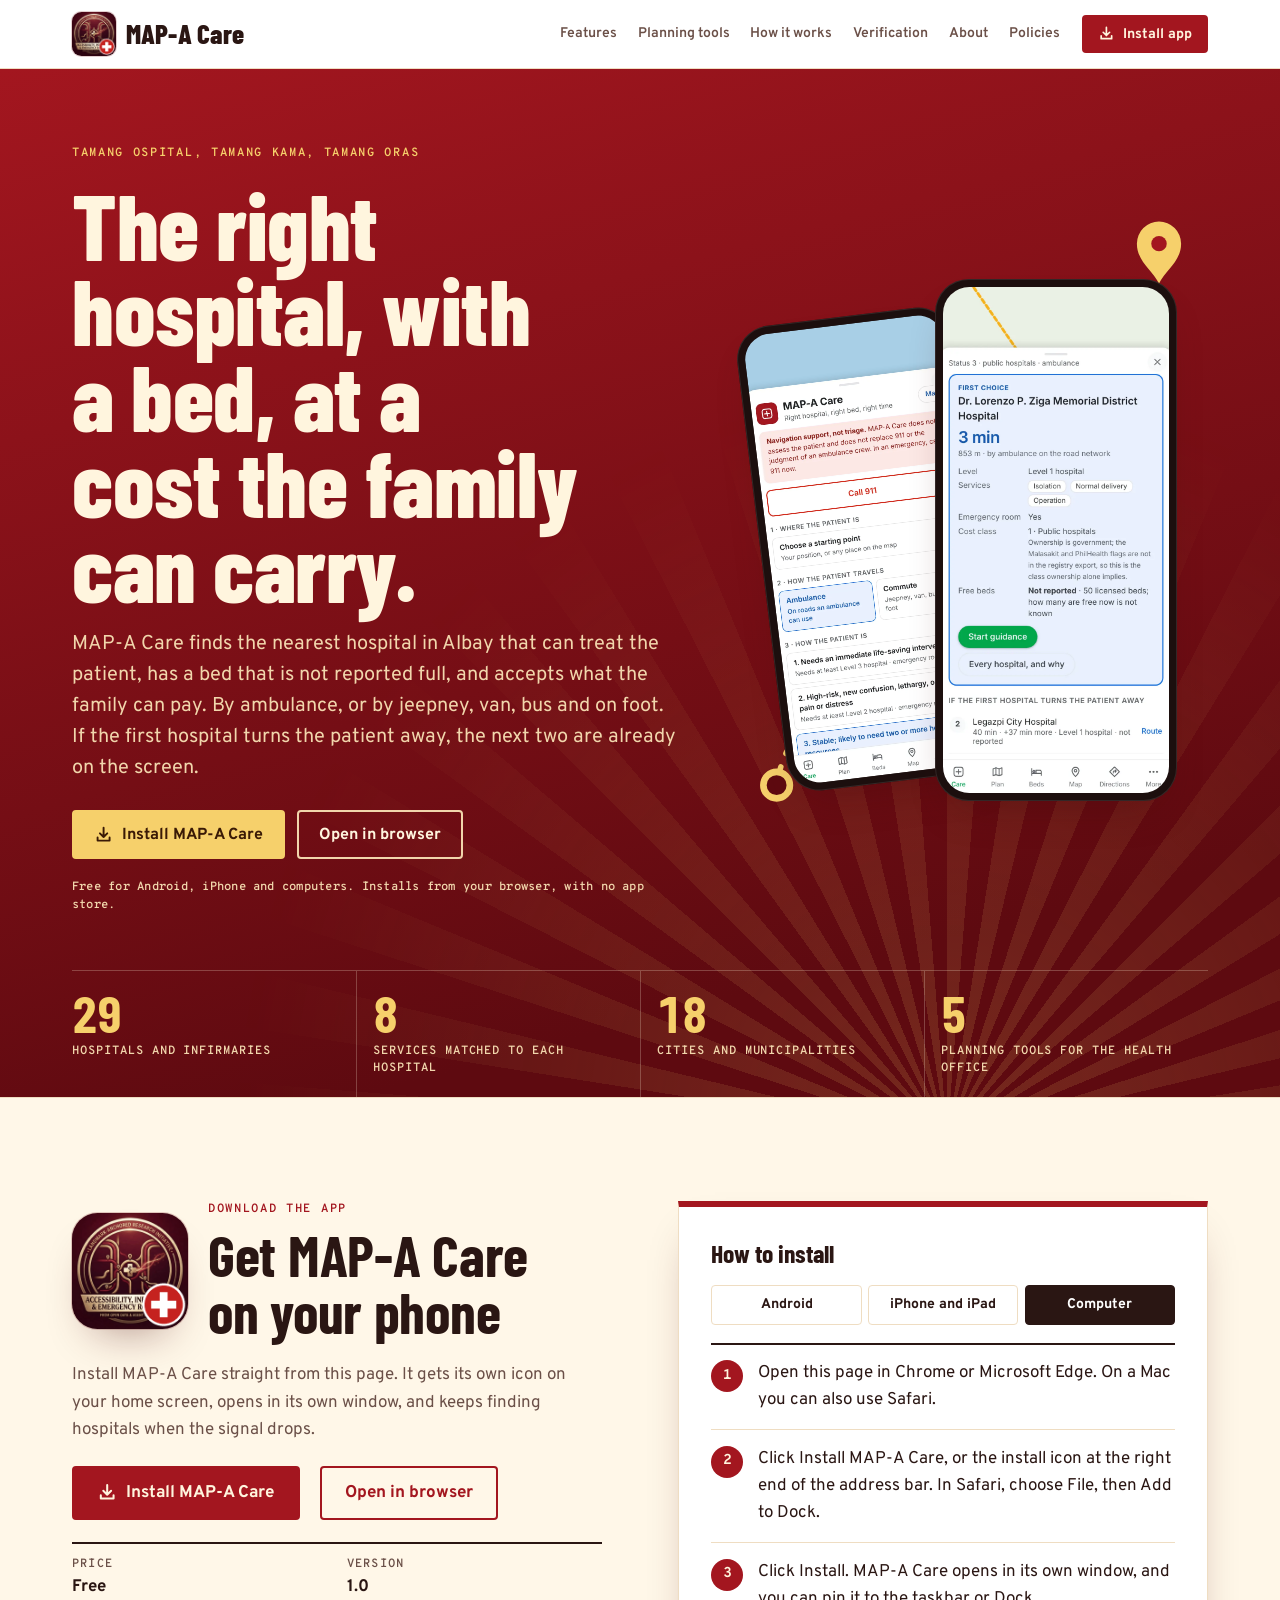
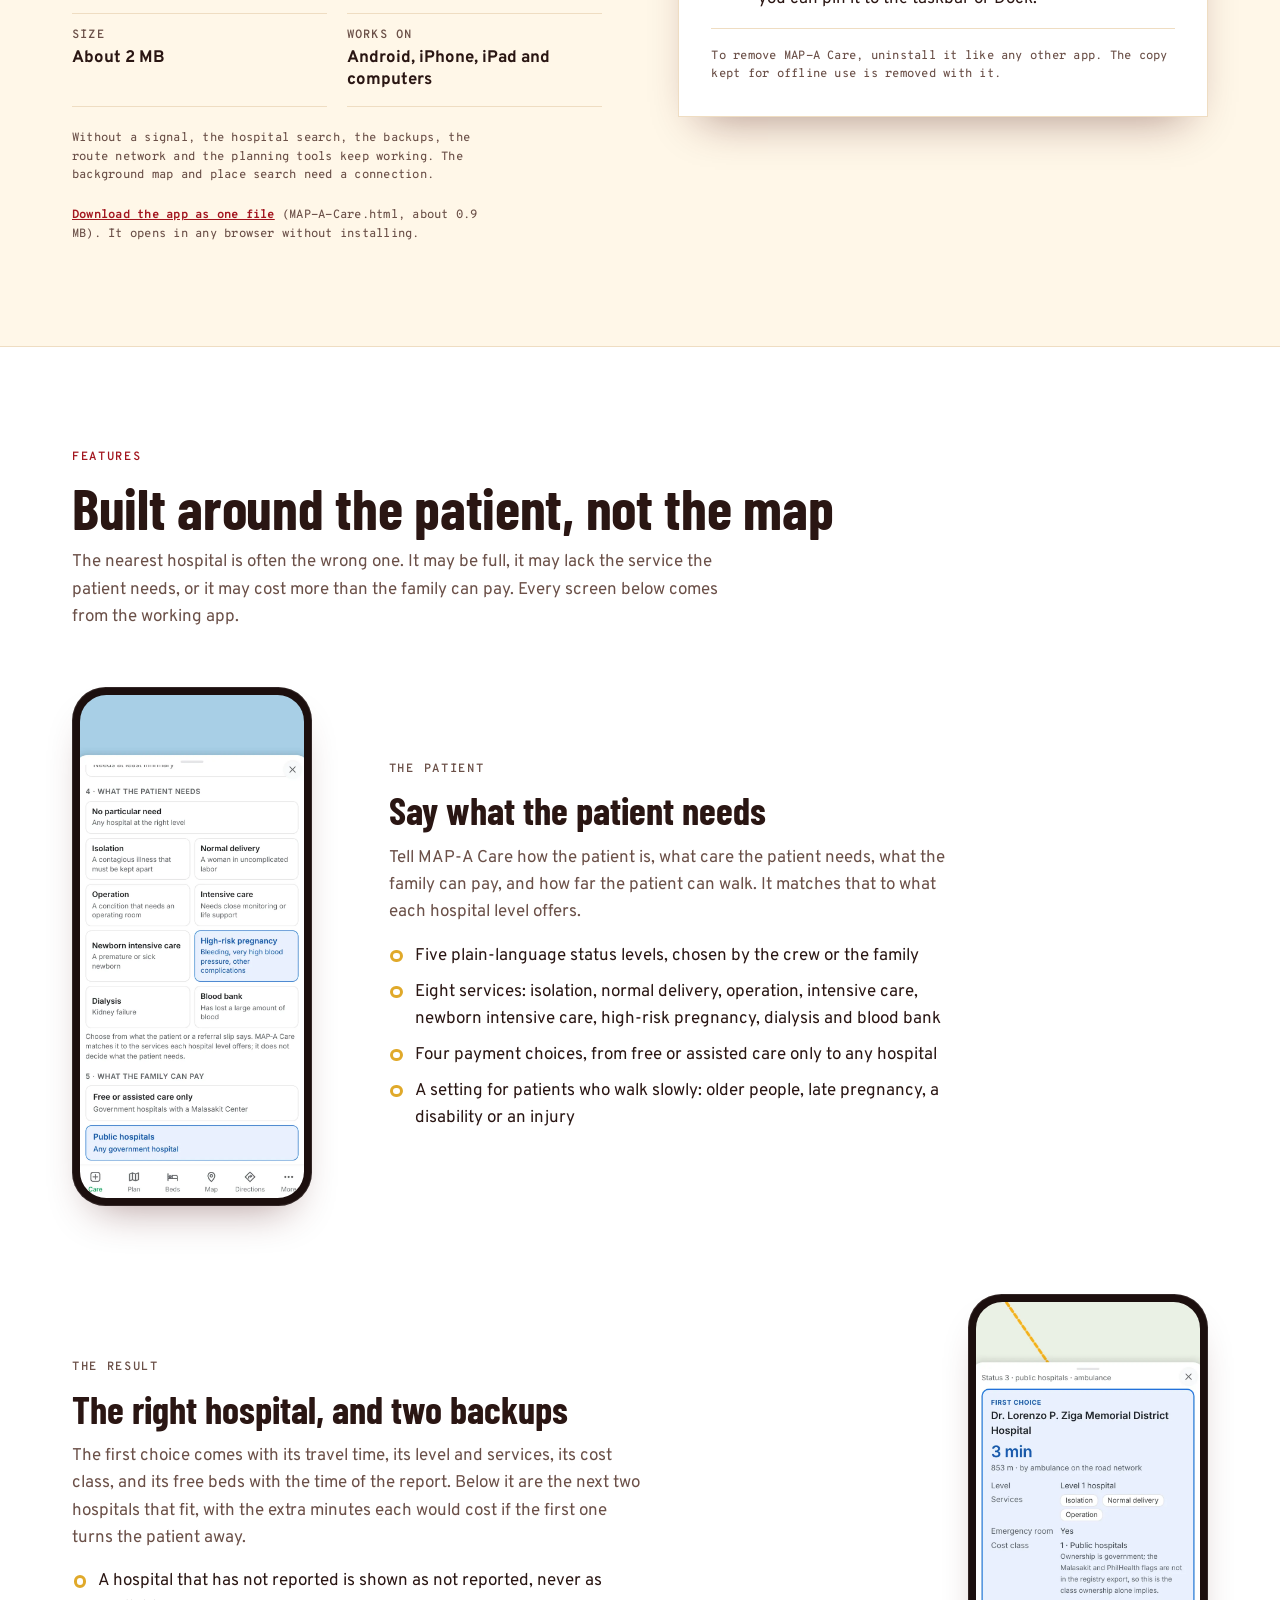
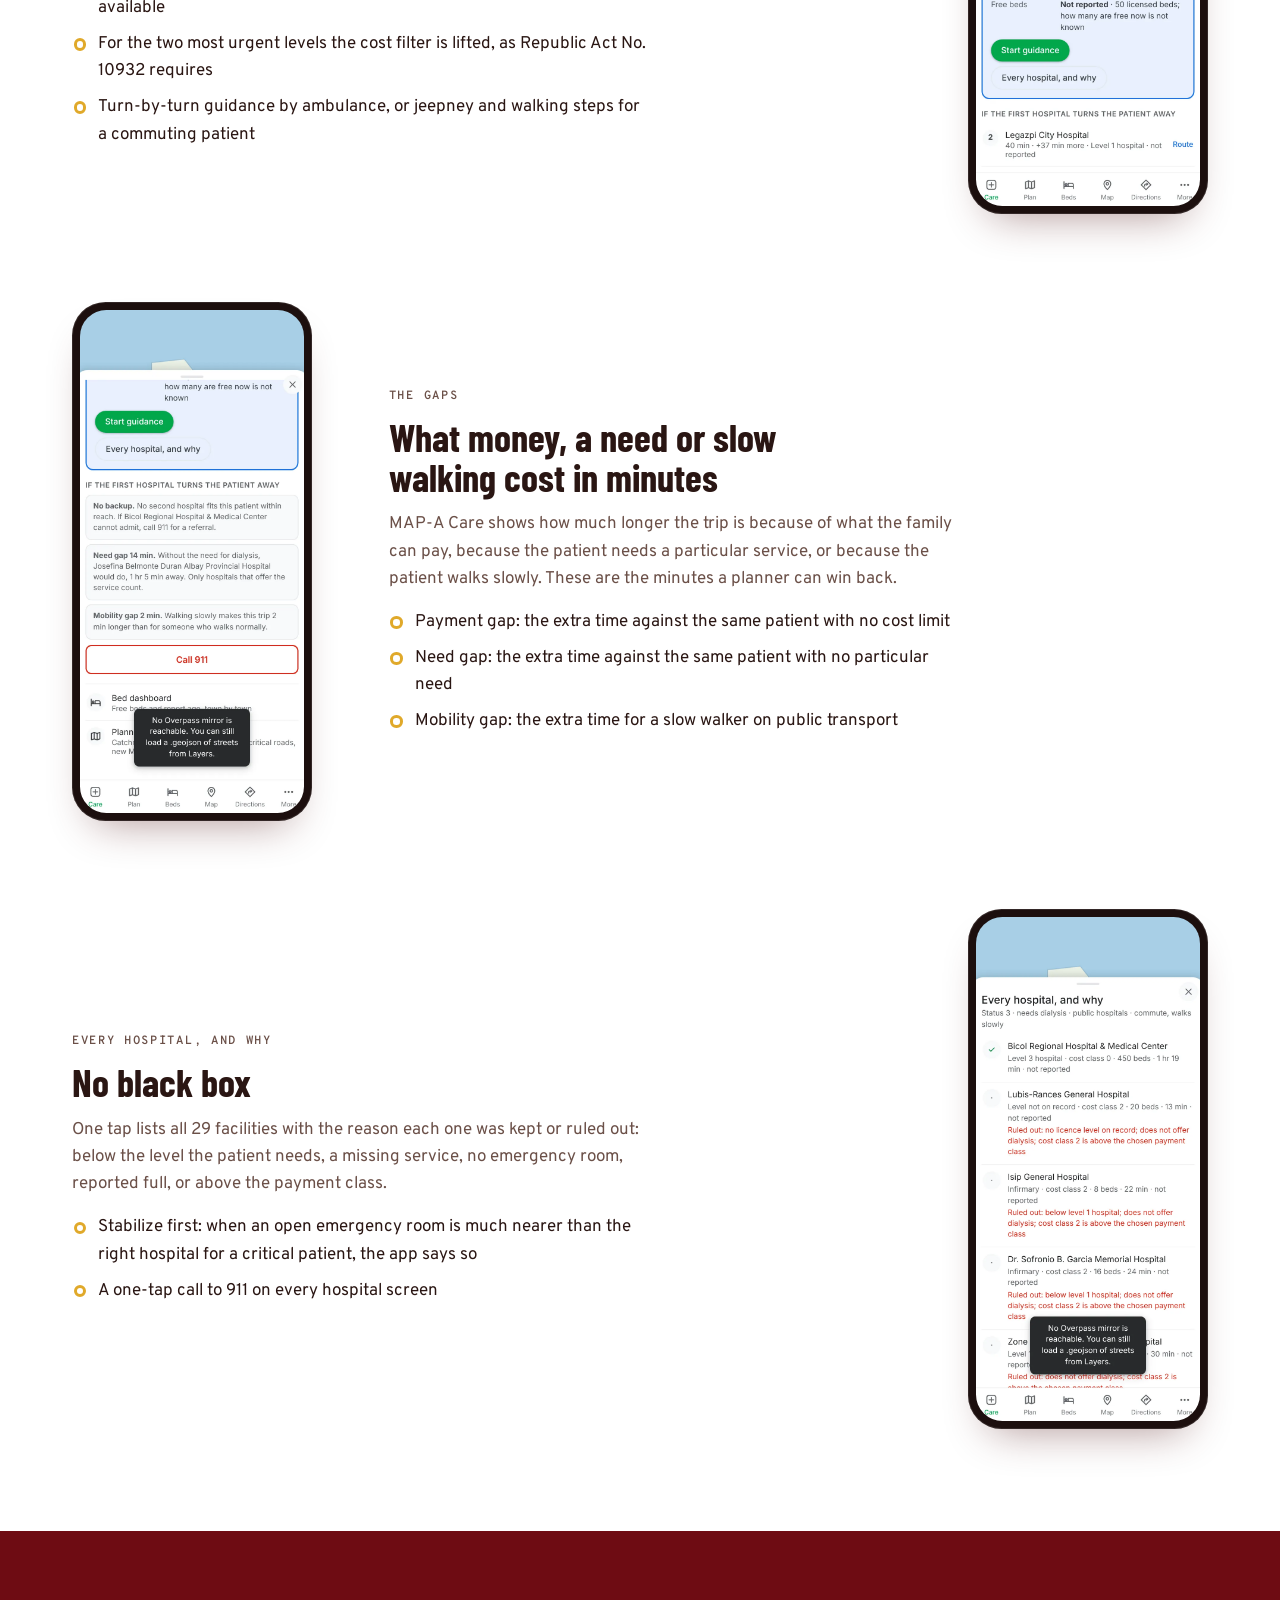
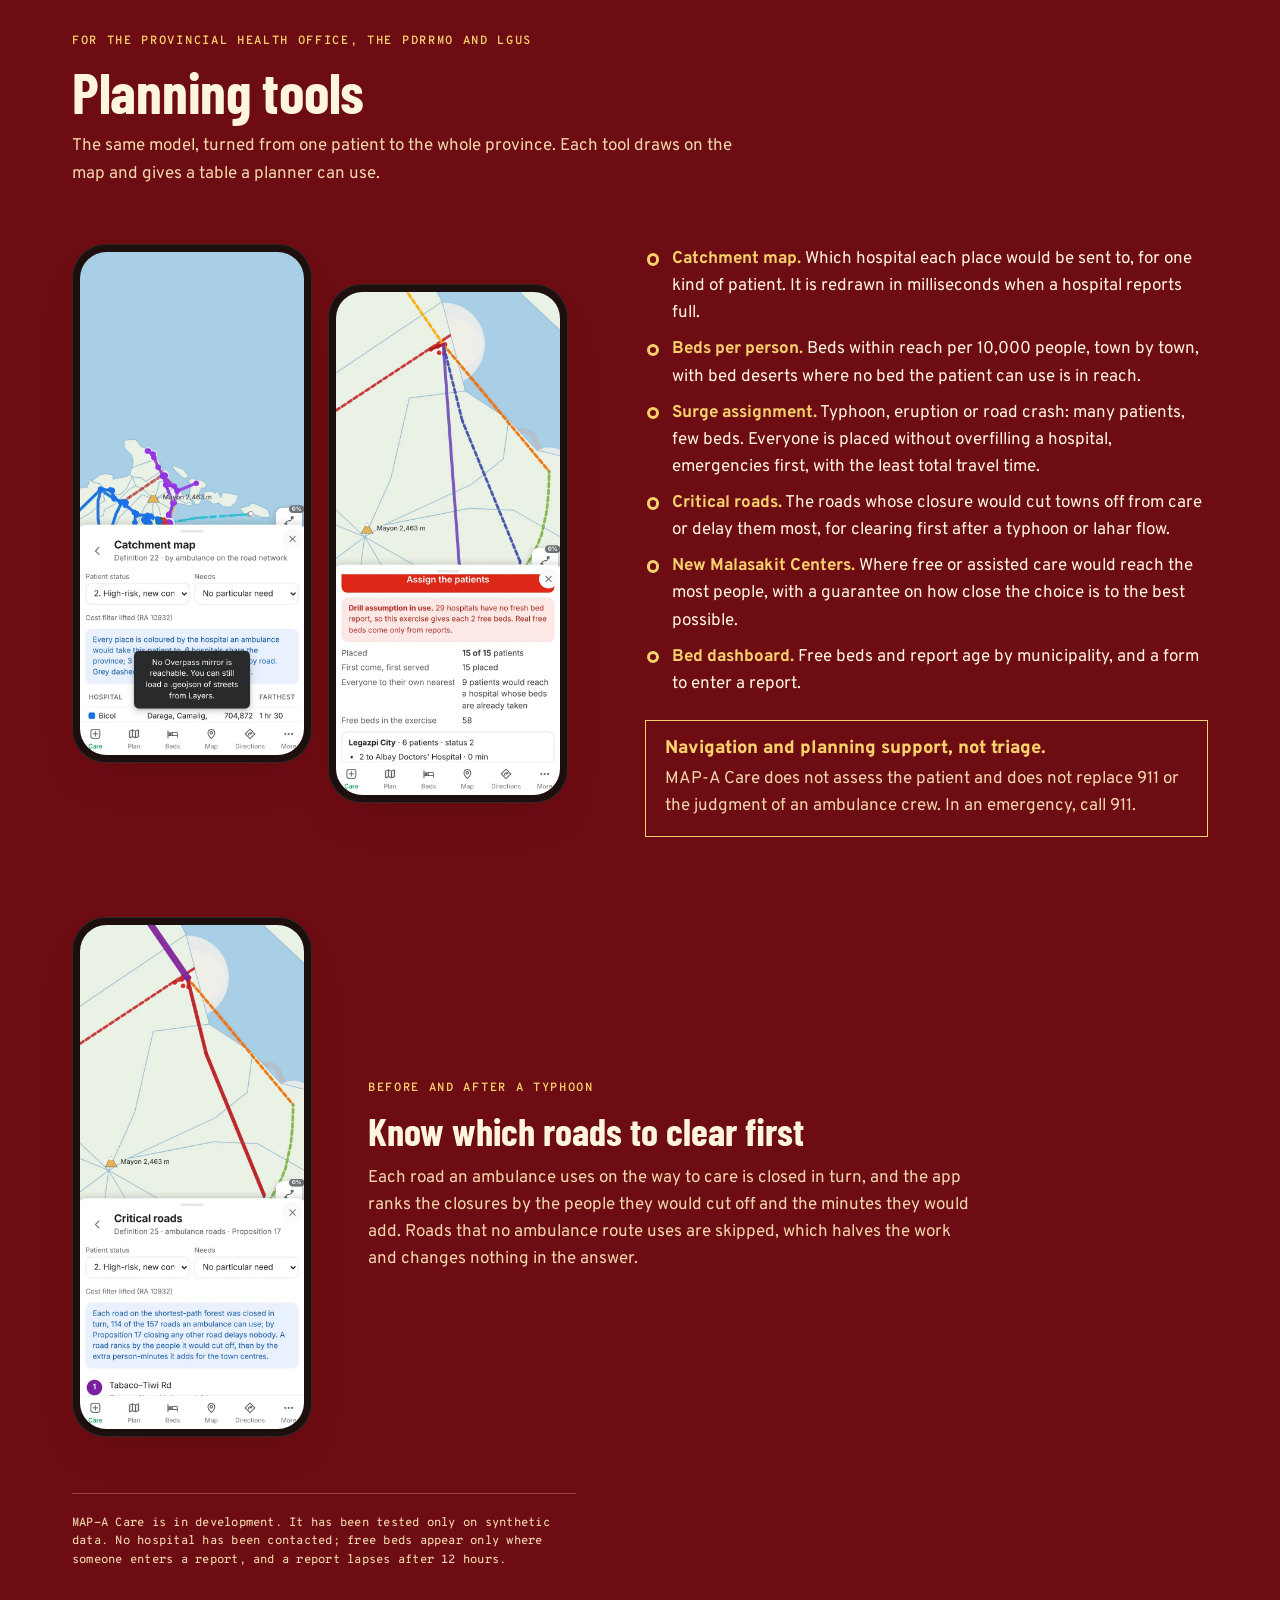
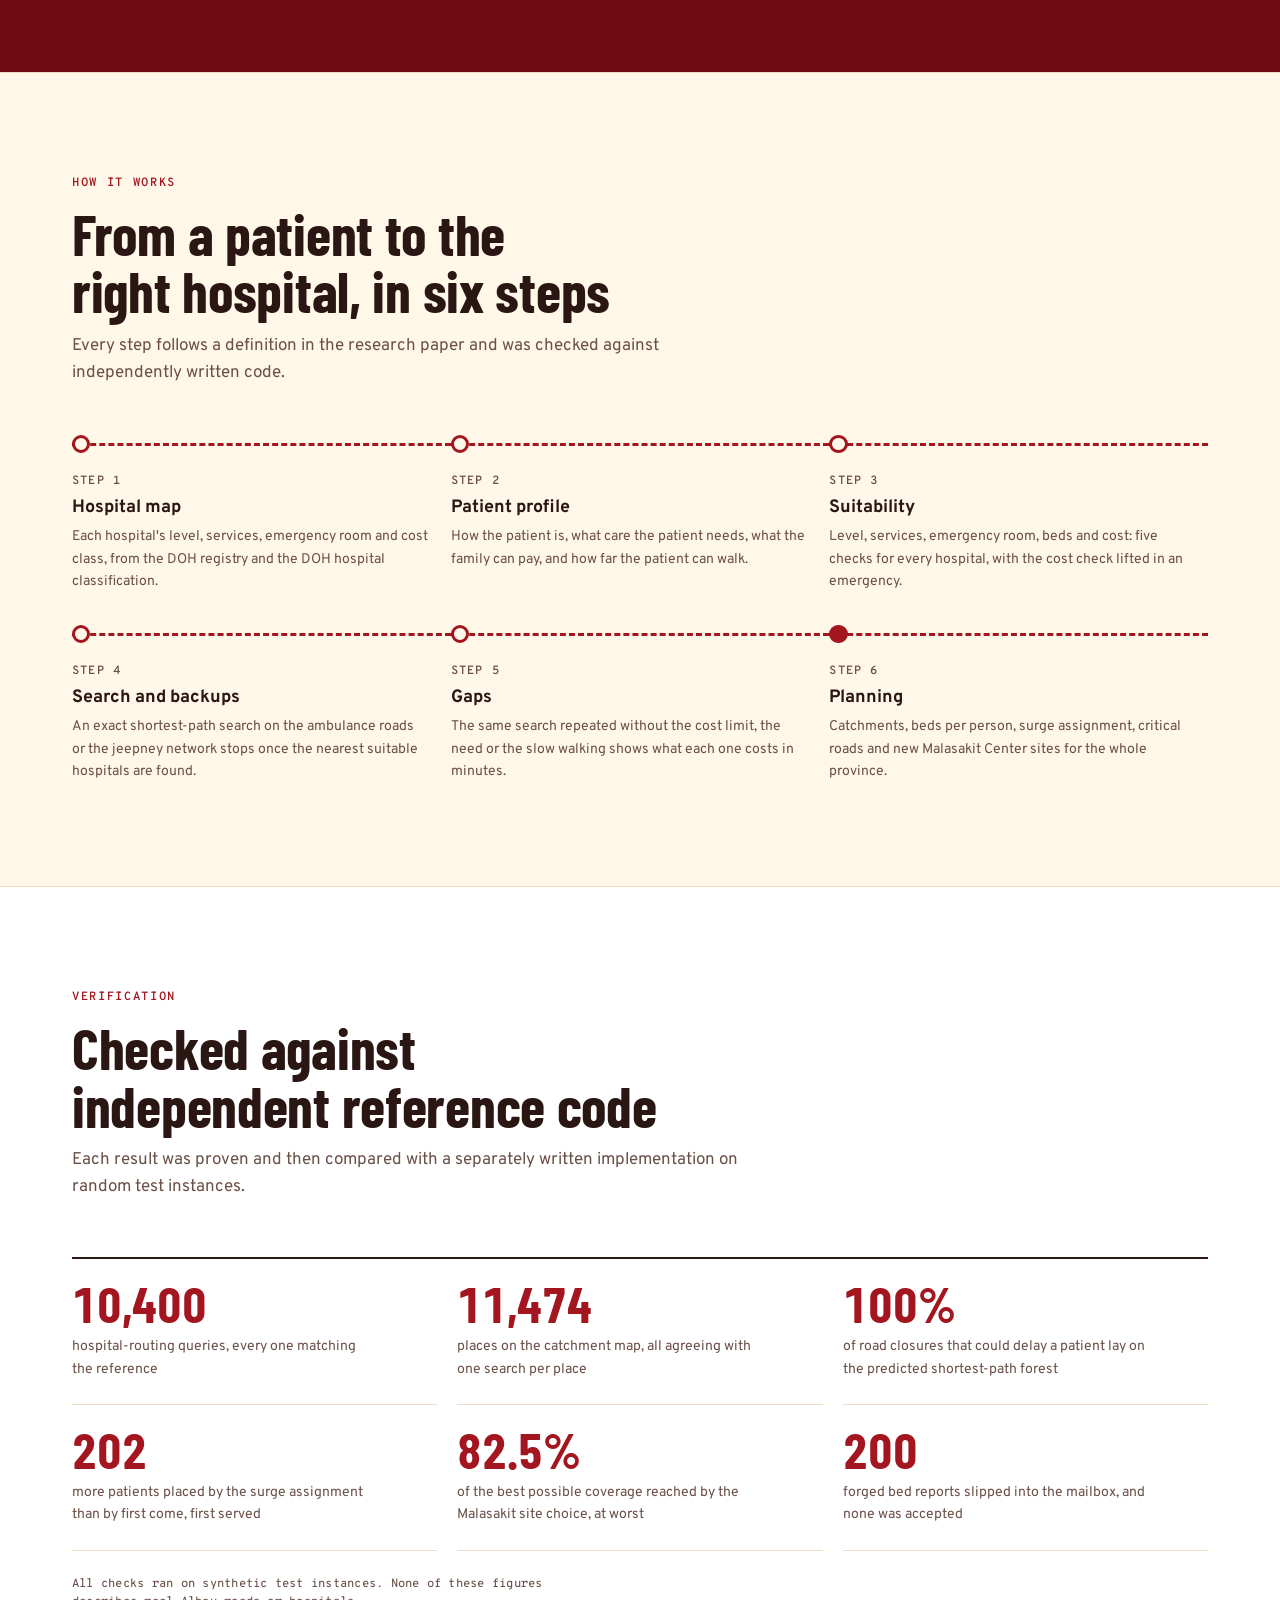
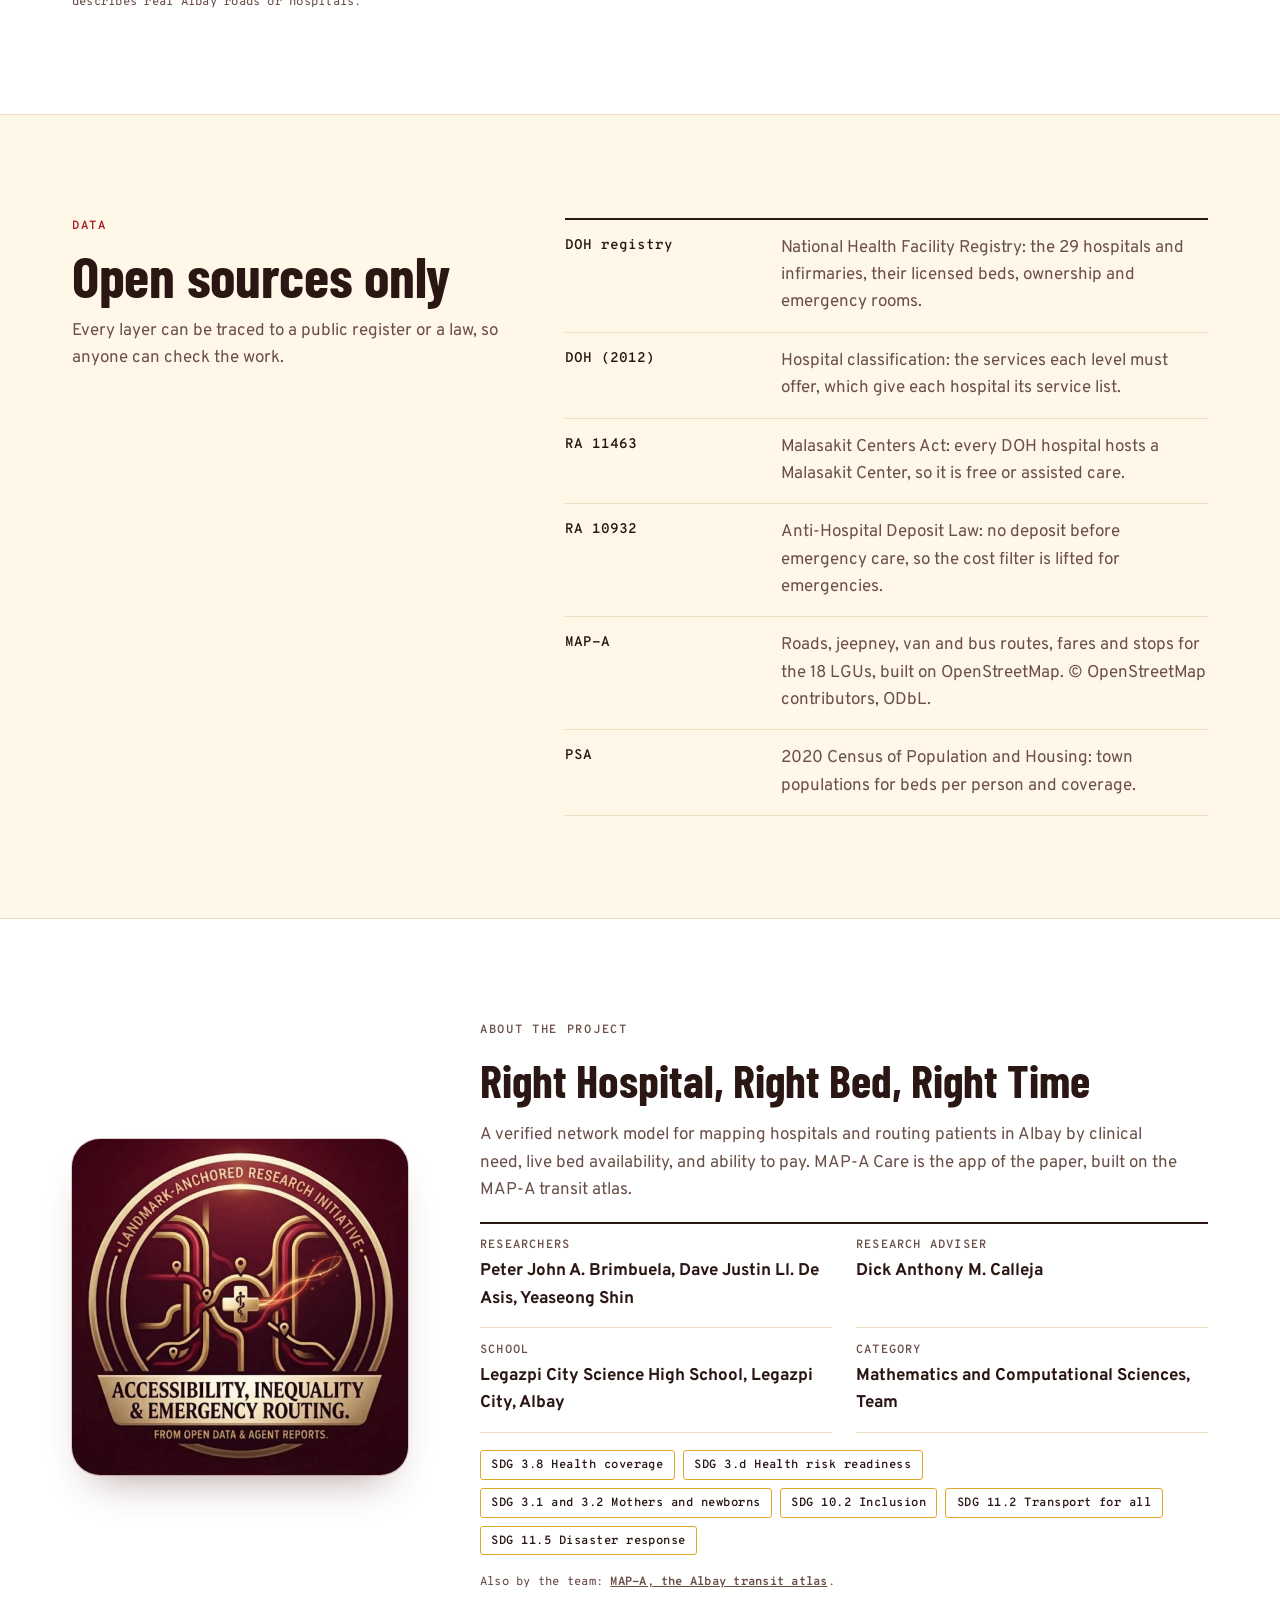
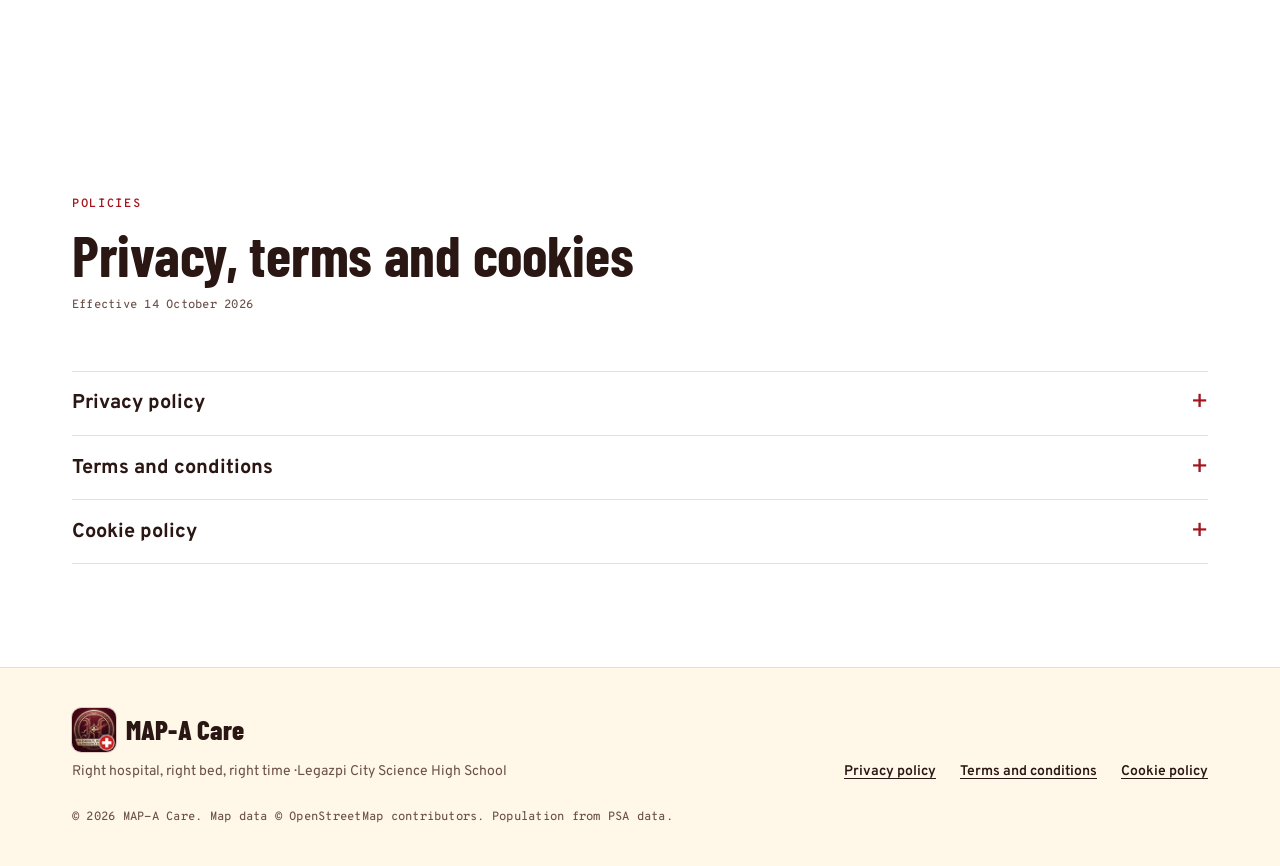
==== index.html @ 77c6e5ef "MAP-A Care: the app and its download website Two parts, as with MAP-A: the website (index.html) with" ====
<!doctype html>
<html lang="en">
<head>
<meta charset="utf-8">
<meta name="viewport" content="width=device-width,initial-scale=1,viewport-fit=cover">
<title>MAP-A Care</title>
<meta name="description" content="MAP-A Care finds the nearest hospital in Albay that can treat the patient, has a bed that is not reported full and accepts what the family can pay, by ambulance or by jeepney, van, bus and on foot, with backups and planning tools for the health office.">
<meta name="theme-color" content="#FFFFFF" media="(prefers-color-scheme: light)">
<meta name="theme-color" content="#160C0C" media="(prefers-color-scheme: dark)">
<meta name="mobile-web-app-capable" content="yes">
<meta name="apple-mobile-web-app-capable" content="yes">
<meta name="apple-mobile-web-app-title" content="MAP-A Care">
<link rel="manifest" href="manifest.webmanifest">
<link rel="icon" href="favicon.ico" sizes="48x48">
<link rel="icon" href="icons/favicon-32.png" type="image/png" sizes="32x32">
<link rel="apple-touch-icon" href="icons/apple-touch-icon.png">
<style>:root{color-scheme:light;box-sizing:border-box;padding-top:env(safe-area-inset-top,0px);padding-bottom:env(safe-area-inset-bottom,0px)}html{scroll-padding-top:env(safe-area-inset-top,0px)}body{margin:0;padding:0;font:14px -apple-system,BlinkMacSystemFont,sans-serif;background:#fff;color:#000}img{max-width:100%}[hidden]:not([hidden=until-found i]){display:none!important}</style>
</head>
<body>
<style id="care-site-css">

/* Layout: the MAP-A landing page design. Crimson hero with two phones, an install band with the app icon, features as screen-and-copy rows, planning tools on deep red, the method drawn as a route with stops, then credits under the official logo and policies. */
:root{
  --paper:#FFFFFF;
  --paper-2:#FFF7E8;
  --paper-3:#FDEFD2;
  --ink:#2A1613;
  --ink-2:#6B5048;
  --rule:#EFDDC2;
  --red:#A3161F;
  --red-deep:#6E0C13;
  --red-ink:#A3161F;
  --gold:#E0A92A;
  --gold-lt:#F6D06B;
  --gold-ink:#8A5B00;
  --on-gold:#3A1A06;
  --on-red:#FFF5DE;
  --on-red-2:#F1D6AC;
  --on-red-rule:rgba(255,245,222,.24);
  --hero-a:#A3161F;
  --hero-b:#5E0A10;
  --phone:#1C0F0E;
  --map-d1:#F2C55C;
  --map-d2:#C8303B;
  --map-d3:#7E1019;
  --map-line:#FFFFFF;
  --map-pin:#FFFFFF;
  --map-pin-ink:#2A1613;
  --focus:#2A1613;
  --shadow:0 22px 44px -22px rgba(70,12,12,.45);
  --logo-bg:#320611;
  --logo-ring:rgba(110,12,19,.2);
  --f-display:"Barlow Condensed","Arial Narrow","Roboto Condensed",system-ui,sans-serif;
  --f-body:"Overpass",system-ui,-apple-system,"Segoe UI",Roboto,sans-serif;
  --f-mono:"Overpass Mono",ui-monospace,SFMono-Regular,Menlo,Consolas,monospace;
  --t-xs:.75rem;
  --t-sm:.875rem;
  --t-base:1.0625rem;
  --t-md:1.25rem;
  --t-h3:clamp(1.75rem,1.4rem + 1.3vw,2.4rem);
  --t-h2:clamp(2.25rem,1.5rem + 2.8vw,3.6rem);
  --t-h1:clamp(2.9rem,1.6rem + 5.2vw,5.9rem);
  --gutter:clamp(1rem,4vw,2.5rem);
  --section:clamp(3.5rem,8vw,6.5rem);
}
@media (prefers-color-scheme: dark){
  :root:not([data-theme="light"]){
    --paper:#160C0C;--paper-2:#1F1210;--paper-3:#2A1814;--ink:#FBEFD9;--ink-2:#CDB6A2;--rule:#3A251F;
    --red:#B81E28;--red-deep:#4B0910;--red-ink:#FF8D92;--gold:#E9B949;--gold-lt:#F6D06B;--gold-ink:#F0C463;--on-gold:#3A1A06;
    --on-red:#FFF5DE;--on-red-2:#EBCB9C;--on-red-rule:rgba(255,245,222,.18);--hero-a:#8E1219;--hero-b:#36050A;--phone:#0B0606;
    --map-d1:#D7A53A;--map-d2:#B32630;--map-d3:#6A0E16;--map-line:#160C0C;--map-pin:#FBEFD9;--map-pin-ink:#2A1613;
    --focus:#FBEFD9;--shadow:0 22px 44px -22px rgba(0,0,0,.7);--logo-ring:rgba(246,208,107,.24);color-scheme:dark;
  }
}
:root[data-theme="dark"]{
  --paper:#160C0C;--paper-2:#1F1210;--paper-3:#2A1814;--ink:#FBEFD9;--ink-2:#CDB6A2;--rule:#3A251F;
  --red:#B81E28;--red-deep:#4B0910;--red-ink:#FF8D92;--gold:#E9B949;--gold-lt:#F6D06B;--gold-ink:#F0C463;--on-gold:#3A1A06;
  --on-red:#FFF5DE;--on-red-2:#EBCB9C;--on-red-rule:rgba(255,245,222,.18);--hero-a:#8E1219;--hero-b:#36050A;--phone:#0B0606;
  --map-d1:#D7A53A;--map-d2:#B32630;--map-d3:#6A0E16;--map-line:#160C0C;--map-pin:#FBEFD9;--map-pin-ink:#2A1613;
  --focus:#FBEFD9;--shadow:0 22px 44px -22px rgba(0,0,0,.7);--logo-ring:rgba(246,208,107,.24);color-scheme:dark;
}
[hidden]{display:none!important}
*,*::before,*::after{box-sizing:border-box}
html{-webkit-text-size-adjust:100%}
body{background:var(--paper);color:var(--ink);font:400 var(--t-base)/1.6 var(--f-body)}
a{color:var(--red-ink)}
:focus-visible{outline:3px solid var(--focus);outline-offset:3px}
[id]{scroll-margin-top:6rem}
.wrap{max-width:76rem;margin-inline:auto;padding-inline:var(--gutter)}
.sr-only{position:absolute;width:1px;height:1px;padding:0;margin:-1px;overflow:hidden;clip:rect(0,0,0,0);white-space:nowrap;border:0}
h2,h3{text-wrap:balance}

/* Header */
.hdr{position:sticky;top:env(safe-area-inset-top,0px);z-index:30;background:var(--paper);border-bottom:1px solid var(--rule)}
.hdr-in{display:flex;align-items:center;flex-wrap:wrap;gap:.4rem 1.4rem;min-height:4.25rem}
.brand{display:inline-flex;align-items:center;gap:.6rem;color:var(--ink);text-decoration:none}
.logo{display:block;flex:none;aspect-ratio:1/1;max-width:100%;border-radius:22%;background:var(--logo-bg) var(--logo) center/cover no-repeat;box-shadow:0 0 0 1px var(--logo-ring)}
.logo-mk{width:2.75rem;border-radius:.6rem;background-image:var(--logo-sm)}
.wm{display:inline-flex;align-items:center;font:800 1.7rem/1 var(--f-display);letter-spacing:.01em;color:var(--ink)}
.nav{margin-left:auto;display:flex;gap:1.3rem;font:600 var(--t-sm)/1 var(--f-body)}
.nav a{color:var(--ink-2);text-decoration:none;padding-block:.6rem;white-space:nowrap}
.nav a:hover{color:var(--red-ink)}
.hdr-actions{display:flex;gap:.5rem}
.hdr-actions:empty{display:none}
@media (max-width:959px){
  .hdr-in{min-height:0;padding-block:.6rem .1rem}
  .nav{order:3;width:100%;margin-left:0;overflow-x:auto;gap:1.05rem;font-size:.8125rem;scrollbar-width:none}
  .hdr-actions{margin-left:auto}
}

/* Buttons */
.btn{display:inline-flex;align-items:center;gap:.55rem;padding:.92rem 1.25rem .84rem;border:2px solid transparent;border-radius:4px;font:700 1rem/1 var(--f-body);text-decoration:none;cursor:pointer;transition:background-color .15s ease}
.btn-gold{background:var(--gold-lt);border-color:var(--gold-lt);color:var(--on-gold)}
.btn-gold:hover{background:var(--gold)}
.btn-line{color:var(--on-red);border-color:var(--on-red-2)}
.btn-line:hover{background:rgba(255,245,222,.1)}
.btn-ghost{color:var(--red-ink);border-color:var(--red-ink)}
.btn-ghost:hover{background:var(--paper)}
.btn-red{background:var(--red);border-color:var(--red);color:var(--on-red)}
.btn-red:hover{background:var(--red-deep);border-color:var(--red-deep)}
.btn-sm{padding:.62rem .85rem .55rem;font-size:var(--t-sm)}
.btn-lg{padding:1.05rem 1.45rem .97rem;font-size:1.0625rem}
.btn .ico{width:1.2em;height:1.2em;flex:none;margin-top:-.12em}

/* Shared type */
.section{padding-block:var(--section)}
.alt{background:var(--paper-2);border-block:1px solid var(--rule)}
.eyebrow{margin:0;font:600 var(--t-xs)/1.4 var(--f-mono);letter-spacing:.14em;text-transform:uppercase;color:var(--red-ink)}
.sec-head{display:grid;gap:.8rem;margin-bottom:clamp(2.25rem,4.5vw,3.5rem);max-width:48rem}
.sec-head h2{margin:0;font:700 var(--t-h2)/1 var(--f-display);letter-spacing:-.005em}
.sec-head p:not(.eyebrow){margin:0;color:var(--ink-2);max-width:62ch}
.fine{font:500 var(--t-xs)/1.55 var(--f-mono);letter-spacing:.02em;color:var(--ink-2)}

/* Hero */
.hero{position:relative;overflow:hidden;isolation:isolate;color:var(--on-red);background:linear-gradient(165deg,var(--hero-a) 0%,var(--hero-b) 82%);padding-block:clamp(2.5rem,6vw,4.75rem) 0}
.hero::before{content:"";position:absolute;inset:0;z-index:-1;pointer-events:none;
  background:repeating-conic-gradient(from -90deg at 74% 104%,rgba(246,208,107,.16) 0deg 4.5deg,transparent 4.5deg 9deg);
  -webkit-mask-image:radial-gradient(72% 95% at 74% 104%,#000 0%,transparent 78%);
  mask-image:radial-gradient(72% 95% at 74% 104%,#000 0%,transparent 78%)}
.hero-grid{display:grid;gap:2.75rem;align-items:center}
@media (min-width:900px){.hero-grid{grid-template-columns:minmax(0,1.12fr) minmax(0,.88fr);gap:3rem}}
.hero-copy{display:grid;gap:1.2rem;justify-items:start;min-width:0}
.kicker{margin:0;font:600 var(--t-xs)/1.45 var(--f-mono);letter-spacing:.14em;text-transform:uppercase;color:var(--gold-lt)}
.hero h1{margin:0;font:800 var(--t-h1)/.93 var(--f-display);letter-spacing:-.005em;text-wrap:balance;max-width:13.5ch}
.lede{margin:0;max-width:52ch;color:var(--on-red-2);font-size:clamp(1.0625rem,1rem + .35vw,1.25rem);line-height:1.55}
.actions{display:flex;flex-wrap:wrap;gap:.75rem;margin-top:.4rem}
.hero-note{margin:0;font:600 var(--t-xs)/1.5 var(--f-mono);letter-spacing:.02em;color:var(--on-red-2)}
.hero-phones{position:relative;justify-self:center;width:min(100%,26rem);padding-top:1.25rem}
.hero-route{position:absolute;left:-12%;top:-4%;width:124%;height:106%;overflow:visible;z-index:0;pointer-events:none}
.hr-path{fill:none;stroke:var(--gold-lt);stroke-width:5;stroke-linecap:round;stroke-dasharray:2 13;animation:flow 2.6s linear infinite}
.hr-a{fill:var(--hero-b);stroke:var(--gold-lt);stroke-width:6}
.hr-pin{fill:var(--gold-lt)}
.hr-pin-dot{fill:var(--hero-a)}
@keyframes flow{to{stroke-dashoffset:-30}}
.hero-phones .phone-back{position:absolute;left:0;top:3.5rem;width:52%;transform:rotate(-7deg);z-index:1}
.hero-phones .phone-front{position:relative;margin-left:auto;width:58%;z-index:2}
@media (max-width:899px){.hero-phones{width:min(100%,21rem)}}
.hero-facts{margin:clamp(2.5rem,5vw,3.5rem) 0 0;display:grid;grid-template-columns:repeat(2,minmax(0,1fr));border-top:1px solid var(--on-red-rule)}
.hero-facts>div{display:flex;flex-direction:column-reverse;justify-content:flex-end;gap:.3rem;padding:1rem 1rem 1.35rem;border-left:1px solid var(--on-red-rule);min-width:0}
.hero-facts>div:nth-child(2n+1){border-left:0;padding-left:0}
.hero-facts>div:nth-child(n+3){border-top:1px solid var(--on-red-rule)}
@media (min-width:760px){
  .hero-facts{grid-template-columns:repeat(4,minmax(0,1fr))}
  .hero-facts>div:nth-child(2n+1){border-left:1px solid var(--on-red-rule);padding-left:1rem}
  .hero-facts>div:first-child{border-left:0;padding-left:0}
  .hero-facts>div:nth-child(n+3){border-top:0}
}
.hero-facts dd{margin:0;font:700 clamp(2.2rem,1.8rem + 2vw,3.2rem)/1 var(--f-display);color:var(--gold-lt);font-variant-numeric:tabular-nums}
.hero-facts dt{font:600 var(--t-xs)/1.35 var(--f-mono);letter-spacing:.08em;text-transform:uppercase;color:var(--on-red-2)}

/* Phone frame */
.phone{margin:0;position:relative;display:block;aspect-ratio:560/1212;max-width:100%;border-radius:2.1rem;padding:.5rem;background:var(--phone);box-shadow:var(--shadow),inset 0 0 0 1px rgba(255,255,255,.1)}
.phone img{display:block;width:100%;height:100%;object-fit:cover;border-radius:1.65rem}

/* Install */
.install-grid{display:grid;gap:2.75rem;align-items:start}
@media (min-width:900px){.install-grid{grid-template-columns:minmax(0,1fr) minmax(0,1fr);gap:clamp(3rem,6vw,5rem)}}
.get{display:grid;gap:1.35rem;justify-items:start;min-width:0}
.app-id{display:flex;flex-wrap:wrap;align-items:center;gap:1rem 1.25rem;min-width:0}
.logo-app{width:clamp(5.5rem,4.6rem + 3.6vw,7.25rem);box-shadow:var(--shadow),0 0 0 1px var(--logo-ring)}
.app-name{display:grid;gap:.5rem;flex:1 1 14rem;min-width:0}
.app-name h2{margin:0;font:700 var(--t-h2)/1 var(--f-display);letter-spacing:-.005em}
.get-lede{margin:0;max-width:54ch;color:var(--ink-2)}
.get-actions{display:flex;flex-wrap:wrap;align-items:center;gap:.75rem 1.25rem}
.install-status{margin:0;max-width:44ch;font:600 var(--t-sm)/1.45 var(--f-body);color:var(--ink)}
.install-status:empty{display:none}
.app-facts{margin:0;justify-self:stretch;display:grid;grid-template-columns:repeat(2,minmax(0,1fr));column-gap:1.25rem;border-top:2px solid var(--ink)}
.app-facts>div{display:grid;gap:.2rem;align-content:start;padding:.85rem 0 .9rem;border-bottom:1px solid var(--rule);min-width:0}
.app-facts dt{font:600 var(--t-xs)/1.3 var(--f-mono);letter-spacing:.1em;text-transform:uppercase;color:var(--ink-2)}
.app-facts dd{margin:0;font:700 1.05rem/1.35 var(--f-body)}
.get .fine{margin:0;max-width:60ch}
.get-file a{color:var(--red-ink);font-weight:700}
.how-install{display:grid;gap:1.1rem;min-width:0;background:var(--paper);border:1px solid var(--rule);border-top:6px solid var(--red);padding:clamp(1.25rem,3vw,2rem);box-shadow:var(--shadow)}
.how-install h3{margin:0;font:700 1.6rem/1.1 var(--f-display)}
.plat-tabs{display:grid;grid-template-columns:repeat(3,minmax(0,1fr));gap:.4rem}
.plat-tabs button{padding:.72rem .5rem .64rem;border:1.5px solid var(--rule);border-radius:4px;background:var(--paper);color:var(--ink);font:700 var(--t-sm)/1.2 var(--f-body);text-align:center;cursor:pointer}
.plat-tabs button:hover{border-color:var(--ink-2)}
.plat-tabs button[aria-selected="true"]{background:var(--ink);border-color:var(--ink);color:var(--paper)}
.inst-steps{list-style:none;margin:0;padding:0;counter-reset:step;border-top:2px solid var(--ink)}
.inst-steps li{counter-increment:step;display:grid;grid-template-columns:2rem minmax(0,1fr);gap:.9rem;align-items:start;padding:.95rem 0;border-bottom:1px solid var(--rule)}
.inst-steps li::before{content:counter(step);display:grid;place-items:center;width:2rem;height:2rem;border-radius:50%;background:var(--red);color:var(--on-red);font:700 .9rem/1 var(--f-mono)}
.how-install .fine{margin:0}

/* Features */
.feat-list{display:grid;gap:clamp(3.25rem,7vw,5.5rem)}
.feat-row{display:grid;gap:1.75rem;align-items:center}
@media (min-width:820px){
  .feat-row{grid-template-columns:minmax(0,15rem) minmax(0,1fr);gap:clamp(2.5rem,6vw,5rem)}
  .feat-row.flip{grid-template-columns:minmax(0,1fr) minmax(0,15rem)}
  .feat-row.flip .phone{order:2}
}
@media (max-width:819px){.feat-row .phone{width:min(16.5rem,76%);justify-self:center}}
.feat-copy{min-width:0;display:grid;gap:.85rem;align-content:start;max-width:36rem}
.feat-copy h3{margin:0;font:700 var(--t-h3)/1.04 var(--f-display)}
.feat-copy p{margin:0;color:var(--ink-2)}
.ticks{list-style:none;margin:.15rem 0 0;padding:0;display:grid;gap:.55rem}
.ticks li{position:relative;padding-left:1.65rem}
.ticks li::before{content:"";position:absolute;left:.1rem;top:.42em;width:.78rem;height:.78rem;border-radius:50%;border:3px solid var(--gold);background:var(--paper)}
.cap{margin:0;font:500 var(--t-xs)/1.5 var(--f-mono);color:var(--ink-2)}
.also{margin-top:clamp(3rem,6vw,4.5rem);display:grid;gap:1rem}
.also h3{margin:0;font:700 1.6rem/1.1 var(--f-display)}
.also ul{list-style:none;margin:0;padding:0;display:grid;grid-template-columns:repeat(3,minmax(0,1fr));column-gap:1.25rem;border-top:2px solid var(--ink)}
@media (max-width:899px){.also ul{grid-template-columns:repeat(2,minmax(0,1fr))}}
@media (max-width:520px){.also ul{grid-template-columns:minmax(0,1fr)}}
.also li{display:grid;gap:.2rem;padding:1rem 1rem 1.1rem 0;border-bottom:1px solid var(--rule);min-width:0}
.also li b{font:700 1.05rem/1.3 var(--f-body)}
.also li span{color:var(--ink-2);font-size:var(--t-sm)}
.model-note{margin:2rem 0 0;max-width:70ch}

/* Fare calculator */
.calc-grid{display:grid;gap:2.25rem}
@media (min-width:980px){.calc-grid{grid-template-columns:minmax(0,1fr) minmax(0,1fr);gap:3.5rem;align-items:start}}
.calc{min-width:0;background:var(--paper);border:1px solid var(--rule);border-top:6px solid var(--red);padding:clamp(1.25rem,3vw,2rem);display:grid;gap:1.2rem;box-shadow:var(--shadow)}
.seg{border:0;margin:0;padding:0;min-width:0}
.seg legend,.lbl{display:block;padding:0;margin-bottom:.55rem;font:600 var(--t-xs)/1.2 var(--f-mono);letter-spacing:.12em;text-transform:uppercase;color:var(--ink-2)}
.seg-btns{display:grid;grid-template-columns:repeat(auto-fit,minmax(7rem,1fr));gap:.4rem}
.seg-btns button{padding:.72rem .55rem .64rem;border:1.5px solid var(--rule);border-radius:4px;background:var(--paper);color:var(--ink);font:700 var(--t-sm)/1.2 var(--f-body);cursor:pointer;text-align:center}
.seg-btns button:hover{border-color:var(--red)}
.seg-btns button[aria-pressed="true"]{background:var(--red);border-color:var(--red);color:var(--on-red)}
.km-row{display:grid;grid-template-columns:minmax(0,1fr) 6.75rem;gap:.85rem;align-items:center}
.km-row input[type=range]{width:100%;accent-color:var(--red)}
.km-row input[type=number]{width:100%;padding:.62rem .6rem .52rem;border:1.5px solid var(--rule);border-radius:4px;background:var(--paper);color:var(--ink);font:600 1rem/1 var(--f-mono)}
.result{display:grid;gap:.25rem;padding-top:.4rem;border-top:2px solid var(--ink)}
.total{display:block;font:800 clamp(3rem,2.4rem + 2.6vw,4.4rem)/1 var(--f-display);color:var(--red-ink);font-variant-numeric:tabular-nums}
.total-lbl{font:600 var(--t-xs)/1.3 var(--f-mono);letter-spacing:.1em;text-transform:uppercase;color:var(--ink-2)}
.breakdown{margin:.4rem 0 0;display:grid}
.breakdown div{display:flex;justify-content:space-between;align-items:baseline;gap:1rem;padding:.5rem 0;border-bottom:1px solid var(--rule);font-size:var(--t-sm)}
.breakdown dt{color:var(--ink-2);min-width:0}
.breakdown dd{margin:0;font-family:var(--f-mono);font-variant-numeric:tabular-nums;white-space:nowrap}
.matrix{min-width:0;display:grid;gap:1.4rem}
.matrix h3{margin:0;font:700 1.6rem/1.1 var(--f-display)}
.formula{margin:0;padding:.85rem 1rem;background:var(--paper);border:1px solid var(--rule);border-left:4px solid var(--gold);font:600 1rem/1.5 var(--f-mono);overflow-x:auto;white-space:nowrap}
.tbl-wrap{overflow-x:auto}
.tbl{width:100%;border-collapse:collapse;font-size:var(--t-sm)}
.tbl th{text-align:left;font:600 var(--t-xs)/1.3 var(--f-mono);letter-spacing:.06em;text-transform:uppercase;color:var(--ink-2);padding:.6rem .5rem;border-bottom:2px solid var(--ink)}
.tbl td{padding:.62rem .5rem;border-bottom:1px solid var(--rule);vertical-align:top}
.tbl .num{font-family:var(--f-mono);font-variant-numeric:tabular-nums;text-align:right;white-space:nowrap}
.tbl th.num{text-align:right}

/* Hospital mode */
.hosp{background:var(--red-deep);color:var(--on-red);padding-block:var(--section);--focus:var(--on-red)}
.hosp .eyebrow{color:var(--gold-lt)}
.hosp .sec-head p:not(.eyebrow),.hosp .fine{color:var(--on-red-2)}
.hosp-grid{display:grid;gap:2.75rem;align-items:start}
@media (min-width:900px){.hosp-grid{grid-template-columns:minmax(0,.95fr) minmax(0,1.05fr);gap:4rem}}
.hosp-phones{display:grid;grid-template-columns:repeat(2,minmax(0,1fr));gap:1rem;max-width:31rem;min-width:0}
.hosp-phones .phone:last-child{margin-top:2.5rem}
.hosp-copy{display:grid;gap:1.4rem;min-width:0}
.hosp .ticks li::before{border-color:var(--gold-lt);background:var(--red-deep)}
.notice{margin:0;padding:1rem 1.15rem;border:1.5px solid var(--gold-lt);display:grid;gap:.35rem}
.notice b{font:800 1.15rem/1.25 var(--f-body);color:var(--gold-lt)}
.notice span{color:var(--on-red-2)}
.agents{margin-top:clamp(3.5rem,7vw,5rem);display:grid;gap:1.5rem}
.agents h3,.beds h3{margin:0;font:700 var(--t-h3)/1.05 var(--f-display)}
.agents>p{margin:0;color:var(--on-red-2);max-width:62ch}
.guar{margin:0;display:grid;grid-template-columns:repeat(auto-fit,minmax(12.5rem,1fr));border-top:1px solid var(--on-red-rule)}
.guar>div{display:flex;flex-direction:column-reverse;justify-content:flex-end;gap:.35rem;padding:1rem 1rem 1.2rem 0;border-bottom:1px solid var(--on-red-rule);min-width:0}
.guar dd{margin:0;font:700 2.4rem/1 var(--f-display);color:var(--gold-lt);font-variant-numeric:tabular-nums}
.guar dt{color:var(--on-red-2);font-size:var(--t-sm)}
.beds{margin-top:clamp(3.5rem,7vw,5rem);display:grid;gap:2rem;align-items:center}
@media (min-width:820px){.beds{grid-template-columns:minmax(0,15rem) minmax(0,1fr);gap:3.5rem}}
@media (max-width:819px){.beds .phone{width:min(15rem,70%)}}
.beds-copy{display:grid;gap:.85rem;min-width:0;max-width:38rem}
.beds-copy p{margin:0;color:var(--on-red-2)}
.care-cta{margin-top:clamp(3.5rem,7vw,5rem);padding:clamp(1.4rem,3vw,2rem);border:1.5px solid var(--gold-lt);display:grid;gap:.9rem;max-width:62rem}
.care-cta h3{margin:0;font:700 var(--t-h3)/1.05 var(--f-display)}
.care-cta>p{margin:0;color:var(--on-red-2);max-width:62ch}
.care-cta ul{margin:0;padding-left:1.15rem;color:var(--on-red-2);display:grid;gap:.3rem}
.care-acts{display:flex;flex-wrap:wrap;gap:.75rem;margin-top:.3rem}
.status{margin:clamp(2.5rem,5vw,3.5rem) 0 0;padding-top:1.25rem;border-top:1px solid var(--on-red-rule);max-width:72ch}

/* Route with stops (agents and pipeline) */
.stops{list-style:none;margin:0;padding:0;display:grid;--route:var(--red);--stop-bg:var(--paper-2);--stop-ink:var(--ink-2)}
.stops li{position:relative;display:grid;gap:.45rem;align-content:start;min-width:0}
.stops li::before{content:"";position:absolute;width:1.15rem;height:1.15rem;border-radius:50%;background:var(--stop-bg);border:3.5px solid var(--route);z-index:1}
.stops li:last-child::before{background:var(--route)}
.stops .st{font:600 var(--t-xs)/1.2 var(--f-mono);letter-spacing:.1em;text-transform:uppercase;color:var(--stop-ink)}
.stops h4{margin:0;font:700 1.12rem/1.3 var(--f-body)}
.stops p{margin:0;color:var(--stop-ink);font-size:var(--t-sm)}
.stops.on-red{--route:var(--gold-lt);--stop-bg:var(--red-deep);--stop-ink:var(--on-red-2)}
@media (min-width:900px){
  .stops{grid-template-columns:repeat(var(--cols,4),minmax(0,1fr));row-gap:2.5rem}
  .stops li{padding:1.75rem 1.4rem 0 0;border-top:3px dashed var(--route)}
  .stops li::before{top:-.72rem;left:0}
}
@media (max-width:899px){
  .stops li{margin-left:.55rem;padding:0 0 1.75rem 1.6rem;border-left:3px dashed var(--route)}
  .stops li:last-child{border-left-color:transparent;padding-bottom:0}
  .stops li::before{top:0;left:-.73rem}
}

/* Coverage */
.cov-grid{display:grid;gap:2.25rem;align-items:start}
@media (min-width:980px){.cov-grid{grid-template-columns:minmax(0,1.3fr) minmax(0,1fr);gap:3.25rem}}
.cov-map{margin:0;min-width:0;display:grid;gap:.75rem}
.albay{display:block;width:100%;height:auto}
.albay .lgu{stroke:var(--map-line);stroke-width:1.2;stroke-linejoin:round}
.albay .lgu.d1{fill:var(--map-d1)}
.albay .lgu.d2{fill:var(--map-d2)}
.albay .lgu.d3{fill:var(--map-d3)}
.albay .lgu.on{stroke:var(--ink);stroke-width:2.4}
.albay .pin{cursor:default}
.albay .pin circle{fill:var(--map-pin);stroke:var(--map-pin-ink);stroke-width:1.5}
.albay .pin text{font:700 11px var(--f-mono);fill:var(--map-pin-ink);text-anchor:middle;dominant-baseline:central}
@media (max-width:640px){.albay .pin circle{r:13px}.albay .pin text{font-size:13.5px}.albay .mayon text{font-size:15px}.albay .scale text{font-size:14px}}
.albay .pin.on circle{fill:var(--gold-lt)}
.albay .mayon path{fill:var(--ink);stroke:var(--paper);stroke-width:1.5}
.albay .mayon text{font:700 11.5px var(--f-body);fill:var(--ink);paint-order:stroke;stroke:var(--paper);stroke-width:3px}
.albay .scale path{fill:none;stroke:var(--ink);stroke-width:1.6}
.albay .scale text{font:600 10.5px var(--f-mono);fill:var(--ink)}
.districts{display:grid;gap:1.9rem;min-width:0}
.district h3{display:flex;align-items:center;gap:.6rem;margin:0 0 .35rem;padding-bottom:.5rem;border-bottom:2px solid var(--ink);font:700 1.45rem/1 var(--f-display)}
.sw{width:1rem;height:1rem;flex:none;border:1px solid var(--rule)}
.sw.d1{background:var(--map-d1)} .sw.d2{background:var(--map-d2)} .sw.d3{background:var(--map-d3)}
.district ul{list-style:none;margin:0;padding:0;display:grid;grid-template-columns:repeat(2,minmax(0,1fr));gap:0 1rem}
.district li{display:flex;align-items:center;gap:.55rem;padding:.38rem 0;font-weight:600;min-width:0}
.district li .n{display:inline-grid;place-items:center;width:1.55rem;height:1.55rem;border-radius:50%;border:1.5px solid var(--ink);font:700 .72rem/1 var(--f-mono);flex:none}
.district li.on .n{background:var(--gold-lt);border-color:var(--gold-lt);color:var(--on-gold)}
.district .meta{margin:.55rem 0 0}

/* Verification */
.stats{margin:0;display:grid;grid-template-columns:repeat(3,minmax(0,1fr));column-gap:1.25rem;border-top:2px solid var(--ink)}
@media (max-width:899px){.stats{grid-template-columns:repeat(2,minmax(0,1fr))}}
@media (max-width:520px){.stats{grid-template-columns:minmax(0,1fr)}}
.stats>div{display:flex;flex-direction:column-reverse;justify-content:flex-end;gap:.45rem;padding:1.25rem 1.25rem 1.45rem 0;border-bottom:1px solid var(--rule);min-width:0}
.stats dd{margin:0;font:700 clamp(2.3rem,1.9rem + 1.6vw,3.1rem)/1 var(--f-display);color:var(--red-ink);font-variant-numeric:tabular-nums}
.stats dt{color:var(--ink-2);font-size:var(--t-sm);max-width:34ch}
.verify-note{margin:1.5rem 0 0;max-width:72ch}

/* Data sources */
.two-col{display:grid;gap:1rem}
@media (min-width:900px){.two-col{grid-template-columns:minmax(0,.8fr) minmax(0,1.2fr);gap:4rem;align-items:start}.two-col .sec-head{margin-bottom:0}}
.sources{margin:0;display:grid;border-top:2px solid var(--ink)}
.sources>div{display:grid;gap:.2rem;padding-block:.95rem;border-bottom:1px solid var(--rule);min-width:0}
@media (min-width:560px){.sources>div{grid-template-columns:12rem minmax(0,1fr);gap:1.5rem}}
.sources dt{font:600 var(--t-sm)/1.5 var(--f-mono)}
.sources dd{margin:0;color:var(--ink-2)}

/* About */
.about-grid{display:grid;gap:2.25rem;align-items:center}
@media (min-width:880px){.about-grid{grid-template-columns:minmax(0,21rem) minmax(0,1fr);gap:4.5rem}}
.logo-seal{width:min(100%,21rem);justify-self:center;border-radius:1.75rem;box-shadow:var(--shadow),0 0 0 1px var(--logo-ring)}
.about-copy{display:grid;gap:1.1rem;min-width:0}
.about-copy h2{margin:0;font:700 clamp(1.9rem,1.4rem + 1.9vw,2.9rem)/1.05 var(--f-display)}
.about-copy>p{margin:0;color:var(--ink-2);max-width:64ch}
.people{margin:0;display:grid;grid-template-columns:repeat(2,minmax(0,1fr));gap:0 1.5rem;border-top:2px solid var(--ink)}
@media (max-width:520px){.people{grid-template-columns:minmax(0,1fr)}}
.people>div{padding:.9rem 0;border-bottom:1px solid var(--rule);min-width:0}
.people dt{font:600 var(--t-xs)/1.3 var(--f-mono);letter-spacing:.1em;text-transform:uppercase;color:var(--ink-2)}
.people dd{margin:.3rem 0 0;font-weight:700}
.sdg{display:flex;flex-wrap:wrap;gap:.5rem;margin:0;padding:0;list-style:none}
.sdg li{padding:.45rem .65rem .38rem;border:1.5px solid var(--gold);border-radius:3px;font:600 var(--t-xs)/1.2 var(--f-mono);letter-spacing:.04em}

/* Policies */
.legal details{border-top:1px solid var(--rule)}
.legal details:last-of-type{border-bottom:1px solid var(--rule)}
.legal summary{display:flex;justify-content:space-between;align-items:center;gap:1rem;padding-block:1.1rem;cursor:pointer;list-style:none;font:700 var(--t-md)/1.3 var(--f-body)}
.legal summary::-webkit-details-marker{display:none}
.legal summary::after{content:"+";flex:none;font:400 1.75rem/1 var(--f-mono);color:var(--red-ink)}
.legal details[open] summary::after{content:"\2212"}
.policy{display:grid;gap:.85rem;max-width:68ch;padding-bottom:1.75rem}
.policy h3{margin:.4rem 0 0;font:700 var(--t-base)/1.4 var(--f-body)}
.policy p{margin:0;color:var(--ink-2)}

/* Footer */
.foot{padding-block:2.5rem;background:var(--paper-2);border-top:1px solid var(--rule)}
.foot-grid{display:grid;gap:1.5rem}
@media (min-width:760px){.foot-grid{grid-template-columns:minmax(0,1fr) auto;align-items:end}}
.foot-brand{display:grid;gap:.6rem;justify-items:start}
.foot-brand p{margin:0;color:var(--ink-2);font-size:var(--t-sm)}
.foot nav{display:flex;flex-wrap:wrap;gap:.5rem 1.5rem}
.foot nav a{color:var(--ink);font-weight:600;font-size:var(--t-sm);text-decoration:underline;text-decoration-thickness:1px;text-underline-offset:.22em}
.foot .fine{grid-column:1 / -1;margin:0}

@media (prefers-reduced-motion: reduce){.hr-path{animation:none}.btn{transition:none}}

/* Official logo of the Landmark-Anchored Research Initiative, embedded so the page also works offline */
:root{--logo:url("icons/icon-512.png");--logo-sm:url("icons/icon-192.png")}
.logo-seal{background-image:url("assets/official-logo.webp")}
.hosp-copy .ticks b{color:var(--gold-lt)}
.about-copy .fine a{color:inherit;font-weight:700}
</style>
<link rel="preconnect" href="https://fonts.googleapis.com"><link rel="preconnect" href="https://fonts.gstatic.com" crossorigin><link rel="stylesheet" href="https://fonts.googleapis.com/css2?family=Barlow+Condensed:wght@600;700;800&family=Overpass:wght@400;600;700;800&family=Overpass+Mono:wght@500;600;700&display=swap">
<div id="mapa-root">
<header class="hdr">
  <div class="wrap hdr-in">
    <a class="brand" href="#top" aria-label="MAP-A Care, back to top">
      <span class="logo logo-mk" aria-hidden="true"></span>
      <span class="wm" aria-hidden="true">MAP-A Care</span>
    </a>
    <nav class="nav" aria-label="Sections">
      <a href="#features">Features</a>
      <a href="#planning">Planning tools</a>
      <a href="#how">How it works</a>
      <a href="#verified">Verification</a>
      <a href="#about">About</a>
      <a href="#legal">Policies</a>
    </nav>
    <div class="hdr-actions"><a class="btn btn-red btn-sm" href="#install" data-install><svg class="ico" viewBox="0 0 24 24" aria-hidden="true" focusable="false"><path d="M12 3.5v11.5m0 0-4.6-4.6M12 15l4.6-4.6M4.5 15.5v4h15v-4" fill="none" stroke="currentColor" stroke-width="2.4" stroke-linecap="round" stroke-linejoin="round"/></svg><span>Install app</span></a></div>
  </div>
</header>

<main>
<section class="hero" id="top">
  <div class="wrap">
    <div class="hero-grid">
      <div class="hero-copy">
        <p class="kicker">Tamang ospital, tamang kama, tamang oras</p>
        <h1>The right hospital, with a bed, at a cost the family can carry.</h1>
        <p class="lede">MAP-A Care finds the nearest hospital in Albay that can treat the patient, has a bed that is not reported full, and accepts what the family can pay. By ambulance, or by jeepney, van, bus and on foot. If the first hospital turns the patient away, the next two are already on the screen.</p>
        <div class="actions">
          <a class="btn btn-gold" href="#install" data-install><svg class="ico" viewBox="0 0 24 24" aria-hidden="true" focusable="false"><path d="M12 3.5v11.5m0 0-4.6-4.6M12 15l4.6-4.6M4.5 15.5v4h15v-4" fill="none" stroke="currentColor" stroke-width="2.4" stroke-linecap="round" stroke-linejoin="round"/></svg><span>Install MAP-A Care</span></a>
          <a class="btn btn-line" href="app/" data-hosted-only>Open in browser</a>
        </div>
        <p class="hero-note">Free for Android, iPhone and computers. Installs from your browser, with no app store.</p>
      </div>
      <div class="hero-phones">
        <svg class="hero-route" viewBox="0 0 400 520" aria-hidden="true" focusable="false">
          <path class="hr-path" d="M26 496C40 410 120 420 150 330S250 150 300 96S356 52 372 42"/>
          <circle class="hr-a" cx="26" cy="496" r="12"/>
          <path class="hr-pin" d="M372 42C366 30 352 22 352 6A20 20 0 1 1 392 6C392 22 378 30 372 42Z"/>
          <circle class="hr-pin-dot" cx="372" cy="6" r="7"/>
        </svg>
        <figure class="phone phone-back"><img src="assets/screens/home.webp" alt="MAP-A Care home screen: a Call 911 button, where the patient is, how the patient travels, and how the patient is." decoding="async"></figure>
        <figure class="phone phone-front"><img src="assets/screens/result.webp" alt="A result: the first-choice hospital with travel time, level, services, cost class and bed status, and two backup hospitals with the extra minutes each costs." decoding="async"></figure>
      </div>
    </div>
    <dl class="hero-facts">
      <div><dt>Hospitals and infirmaries</dt><dd>29</dd></div>
      <div><dt>Services matched to each hospital</dt><dd>8</dd></div>
      <div><dt>Cities and municipalities</dt><dd>18</dd></div>
      <div><dt>Planning tools for the health office</dt><dd>5</dd></div>
    </dl>
  </div>
</section>

<section class="section alt" id="install" aria-labelledby="install-h">
  <div class="wrap install-grid">
    <div class="get">
      <div class="app-id">
        <span class="logo logo-app" role="img" aria-label="MAP-A Care app icon"></span>
        <div class="app-name">
          <p class="eyebrow">Download the app</p>
          <h2 id="install-h">Get MAP-A Care on your phone</h2>
        </div>
      </div>
      <p class="get-lede">Install MAP-A Care straight from this page. It gets its own icon on your home screen, opens in its own window, and keeps finding hospitals when the signal drops.</p>
      <div class="get-actions">
        <button type="button" class="btn btn-red btn-lg" id="install-btn" data-install><svg class="ico" viewBox="0 0 24 24" aria-hidden="true" focusable="false"><path d="M12 3.5v11.5m0 0-4.6-4.6M12 15l4.6-4.6M4.5 15.5v4h15v-4" fill="none" stroke="currentColor" stroke-width="2.4" stroke-linecap="round" stroke-linejoin="round"/></svg><span>Install MAP-A Care</span></button>
        <a class="btn btn-ghost btn-lg" href="app/" id="open-app" data-hosted-only><span>Open in browser</span></a>
      </div>
      <p class="install-status" id="install-status" role="status" aria-live="polite"></p>
      <dl class="app-facts">
        <div><dt>Price</dt><dd>Free</dd></div>
        <div><dt>Version</dt><dd>1.0</dd></div>
        <div><dt>Size</dt><dd>About 2 MB</dd></div>
        <div><dt>Works on</dt><dd>Android, iPhone, iPad and computers</dd></div>
      </dl>
      <p class="fine">Without a signal, the hospital search, the backups, the route network and the planning tools keep working. The background map and place search need a connection.</p>
      <p class="fine get-file" data-hosted-only><a href="app/index.html" download="MAP-A-Care.html"><span>Download the app as one file</span></a> <span>(MAP-A-Care.html, about 0.9 MB). It opens in any browser without installing.</span></p>
    </div>
    <div class="how-install">
      <h3 id="steps-h">How to install</h3>
      <div class="plat-tabs" role="tablist" aria-labelledby="steps-h">
        <button type="button" role="tab" id="tab-android" aria-controls="steps-android" aria-selected="true" data-plat="android"><span>Android</span></button>
        <button type="button" role="tab" id="tab-ios" aria-controls="steps-ios" aria-selected="false" tabindex="-1" data-plat="ios"><span>iPhone and iPad</span></button>
        <button type="button" role="tab" id="tab-desktop" aria-controls="steps-desktop" aria-selected="false" tabindex="-1" data-plat="desktop"><span>Computer</span></button>
      </div>
      <ol class="inst-steps" id="steps-android" role="tabpanel" aria-labelledby="tab-android" tabindex="0">
        <li>Open this page in Chrome.</li>
        <li>Tap Install MAP-A Care. If no install window opens, tap the ⋮ menu, then Add to Home screen or Install app.</li>
        <li>Tap Install. MAP-A Care appears on your home screen and in your app list.</li>
      </ol>
      <ol class="inst-steps" id="steps-ios" role="tabpanel" aria-labelledby="tab-ios" tabindex="0" hidden>
        <li>Tap Open in browser to open the app in Safari.</li>
        <li>Tap the Share button, the square with an arrow pointing up. If you do not see it, tap ⋯ first.</li>
        <li>Tap Add to Home Screen, then Add. MAP-A Care appears on your home screen.</li>
      </ol>
      <ol class="inst-steps" id="steps-desktop" role="tabpanel" aria-labelledby="tab-desktop" tabindex="0" hidden>
        <li>Open this page in Chrome or Microsoft Edge. On a Mac you can also use Safari.</li>
        <li>Click Install MAP-A Care, or the install icon at the right end of the address bar. In Safari, choose File, then Add to Dock.</li>
        <li>Click Install. MAP-A Care opens in its own window, and you can pin it to the taskbar or Dock.</li>
      </ol>
      <p class="fine">To remove MAP-A Care, uninstall it like any other app. The copy kept for offline use is removed with it.</p>
    </div>
  </div>
</section>

<section class="section" id="features">
  <div class="wrap">
    <header class="sec-head">
      <p class="eyebrow">Features</p>
      <h2>Built around the patient, not the map</h2>
      <p>The nearest hospital is often the wrong one. It may be full, it may lack the service the patient needs, or it may cost more than the family can pay. Every screen below comes from the working app.</p>
    </header>
    <div class="feat-list">
      <article class="feat-row">
        <figure class="phone"><img src="assets/screens/needs.webp" alt="The patient profile: how the patient is, on a five-level scale, and what the patient needs, from eight services such as dialysis, intensive care and high-risk pregnancy." decoding="async"></figure>
        <div class="feat-copy">
          <p class="eyebrow">The patient</p>
          <h3>Say what the patient needs</h3>
          <p>Tell MAP-A Care how the patient is, what care the patient needs, what the family can pay, and how far the patient can walk. It matches that to what each hospital level offers.</p>
          <ul class="ticks">
            <li>Five plain-language status levels, chosen by the crew or the family</li>
            <li>Eight services: isolation, normal delivery, operation, intensive care, newborn intensive care, high-risk pregnancy, dialysis and blood bank</li>
            <li>Four payment choices, from free or assisted care only to any hospital</li>
            <li>A setting for patients who walk slowly: older people, late pregnancy, a disability or an injury</li>
          </ul>
        </div>
      </article>
      <article class="feat-row flip">
        <figure class="phone"><img src="assets/screens/result.webp" alt="The first-choice hospital with travel time, distance, level, services, emergency room, cost class and bed status, then two backup hospitals." decoding="async"></figure>
        <div class="feat-copy">
          <p class="eyebrow">The result</p>
          <h3>The right hospital, and two backups</h3>
          <p>The first choice comes with its travel time, its level and services, its cost class, and its free beds with the time of the report. Below it are the next two hospitals that fit, with the extra minutes each would cost if the first one turns the patient away.</p>
          <ul class="ticks">
            <li>A hospital that has not reported is shown as not reported, never as available</li>
            <li>For the two most urgent levels the cost filter is lifted, as Republic Act No. 10932 requires</li>
            <li>Turn-by-turn guidance by ambulance, or jeepney and walking steps for a commuting patient</li>
          </ul>
        </div>
      </article>
      <article class="feat-row">
        <figure class="phone"><img src="assets/screens/gaps.webp" alt="Gap notes under a result: the payment gap, the need gap and the mobility gap, each in minutes." decoding="async"></figure>
        <div class="feat-copy">
          <p class="eyebrow">The gaps</p>
          <h3>What money, a need or slow walking cost in minutes</h3>
          <p>MAP-A Care shows how much longer the trip is because of what the family can pay, because the patient needs a particular service, or because the patient walks slowly. These are the minutes a planner can win back.</p>
          <ul class="ticks">
            <li>Payment gap: the extra time against the same patient with no cost limit</li>
            <li>Need gap: the extra time against the same patient with no particular need</li>
            <li>Mobility gap: the extra time for a slow walker on public transport</li>
          </ul>
        </div>
      </article>
      <article class="feat-row flip">
        <figure class="phone"><img src="assets/screens/why.webp" alt="Every hospital and why: each hospital marked suitable or ruled out, with the reason, such as below Level 2, does not offer dialysis, or no emergency room." decoding="async"></figure>
        <div class="feat-copy">
          <p class="eyebrow">Every hospital, and why</p>
          <h3>No black box</h3>
          <p>One tap lists all 29 facilities with the reason each one was kept or ruled out: below the level the patient needs, a missing service, no emergency room, reported full, or above the payment class.</p>
          <ul class="ticks">
            <li>Stabilize first: when an open emergency room is much nearer than the right hospital for a critical patient, the app says so</li>
            <li>A one-tap call to 911 on every hospital screen</li>
          </ul>
        </div>
      </article>
    </div>
  </div>
</section>

<section class="hosp" id="planning">
  <div class="wrap">
    <header class="sec-head">
      <p class="eyebrow">For the Provincial Health Office, the PDRRMO and LGUs</p>
      <h2>Planning tools</h2>
      <p>The same model, turned from one patient to the whole province. Each tool draws on the map and gives a table a planner can use.</p>
    </header>
    <div class="hosp-grid">
      <div class="hosp-phones">
        <figure class="phone"><img src="assets/screens/catchment.webp" alt="Catchment map: every place coloured by the hospital an ambulance would take a high-risk patient to, with a table of hospitals, towns and people." decoding="async"></figure>
        <figure class="phone"><img src="assets/screens/surge.webp" alt="Surge assignment: fifteen patients from three towns placed in free beds without overfilling any hospital." decoding="async"></figure>
      </div>
      <div class="hosp-copy">
        <ul class="ticks">
          <li><b>Catchment map.</b> Which hospital each place would be sent to, for one kind of patient. It is redrawn in milliseconds when a hospital reports full.</li>
          <li><b>Beds per person.</b> Beds within reach per 10,000 people, town by town, with bed deserts where no bed the patient can use is in reach.</li>
          <li><b>Surge assignment.</b> Typhoon, eruption or road crash: many patients, few beds. Everyone is placed without overfilling a hospital, emergencies first, with the least total travel time.</li>
          <li><b>Critical roads.</b> The roads whose closure would cut towns off from care or delay them most, for clearing first after a typhoon or lahar flow.</li>
          <li><b>New Malasakit Centers.</b> Where free or assisted care would reach the most people, with a guarantee on how close the choice is to the best possible.</li>
          <li><b>Bed dashboard.</b> Free beds and report age by municipality, and a form to enter a report.</li>
        </ul>
        <p class="notice"><b>Navigation and planning support, not triage.</b><span>MAP-A Care does not assess the patient and does not replace 911 or the judgment of an ambulance crew. In an emergency, call 911.</span></p>
      </div>
    </div>
    <div class="beds">
      <figure class="phone"><img src="assets/screens/roads.webp" alt="Critical roads ranked: roads whose closure would cut towns off from every suitable hospital, then roads that add the most delay." decoding="async"></figure>
      <div class="beds-copy">
        <p class="eyebrow">Before and after a typhoon</p>
        <h3>Know which roads to clear first</h3>
        <p>Each road an ambulance uses on the way to care is closed in turn, and the app ranks the closures by the people they would cut off and the minutes they would add. Roads that no ambulance route uses are skipped, which halves the work and changes nothing in the answer.</p>
      </div>
    </div>
    <p class="fine status">MAP-A Care is in development. It has been tested only on synthetic data. No hospital has been contacted; free beds appear only where someone enters a report, and a report lapses after 12 hours.</p>
  </div>
</section>

<section class="section alt" id="how">
  <div class="wrap">
    <header class="sec-head">
      <p class="eyebrow">How it works</p>
      <h2>From a patient to the right hospital, in six steps</h2>
      <p>Every step follows a definition in the research paper and was checked against independently written code.</p>
    </header>
    <ol class="stops" style="--cols:3">
      <li><span class="st">Step 1</span><h4>Hospital map</h4><p>Each hospital's level, services, emergency room and cost class, from the DOH registry and the DOH hospital classification.</p></li>
      <li><span class="st">Step 2</span><h4>Patient profile</h4><p>How the patient is, what care the patient needs, what the family can pay, and how far the patient can walk.</p></li>
      <li><span class="st">Step 3</span><h4>Suitability</h4><p>Level, services, emergency room, beds and cost: five checks for every hospital, with the cost check lifted in an emergency.</p></li>
      <li><span class="st">Step 4</span><h4>Search and backups</h4><p>An exact shortest-path search on the ambulance roads or the jeepney network stops once the nearest suitable hospitals are found.</p></li>
      <li><span class="st">Step 5</span><h4>Gaps</h4><p>The same search repeated without the cost limit, the need or the slow walking shows what each one costs in minutes.</p></li>
      <li><span class="st">Step 6</span><h4>Planning</h4><p>Catchments, beds per person, surge assignment, critical roads and new Malasakit Center sites for the whole province.</p></li>
    </ol>
  </div>
</section>

<section class="section" id="verified">
  <div class="wrap">
    <header class="sec-head">
      <p class="eyebrow">Verification</p>
      <h2>Checked against independent reference code</h2>
      <p>Each result was proven and then compared with a separately written implementation on random test instances.</p>
    </header>
    <dl class="stats">
      <div><dt>hospital-routing queries, every one matching the reference</dt><dd>10,400</dd></div>
      <div><dt>places on the catchment map, all agreeing with one search per place</dt><dd>11,474</dd></div>
      <div><dt>of road closures that could delay a patient lay on the predicted shortest-path forest</dt><dd>100%</dd></div>
      <div><dt>more patients placed by the surge assignment than by first come, first served</dt><dd>202</dd></div>
      <div><dt>of the best possible coverage reached by the Malasakit site choice, at worst</dt><dd>82.5%</dd></div>
      <div><dt>forged bed reports slipped into the mailbox, and none was accepted</dt><dd>200</dd></div>
    </dl>
    <p class="fine verify-note">All checks ran on synthetic test instances. None of these figures describes real Albay roads or hospitals.</p>
  </div>
</section>

<section class="section alt" id="data">
  <div class="wrap two-col">
    <header class="sec-head">
      <p class="eyebrow">Data</p>
      <h2>Open sources only</h2>
      <p>Every layer can be traced to a public register or a law, so anyone can check the work.</p>
    </header>
    <dl class="sources">
      <div><dt>DOH registry</dt><dd>National Health Facility Registry: the 29 hospitals and infirmaries, their licensed beds, ownership and emergency rooms.</dd></div>
      <div><dt>DOH (2012)</dt><dd>Hospital classification: the services each level must offer, which give each hospital its service list.</dd></div>
      <div><dt>RA 11463</dt><dd>Malasakit Centers Act: every DOH hospital hosts a Malasakit Center, so it is free or assisted care.</dd></div>
      <div><dt>RA 10932</dt><dd>Anti-Hospital Deposit Law: no deposit before emergency care, so the cost filter is lifted for emergencies.</dd></div>
      <div><dt>MAP-A</dt><dd>Roads, jeepney, van and bus routes, fares and stops for the 18 LGUs, built on OpenStreetMap. © OpenStreetMap contributors, ODbL.</dd></div>
      <div><dt>PSA</dt><dd>2020 Census of Population and Housing: town populations for beds per person and coverage.</dd></div>
    </dl>
  </div>
</section>

<section class="section about" id="about">
  <div class="wrap about-grid">
    <span class="logo logo-seal" role="img" aria-label="Official logo of the Landmark-Anchored Research Initiative: routes and map pins meeting at a medical cross with the rod of Asclepius, over the banner Accessibility, Inequality and Emergency Routing, from open data and agent reports."></span>
    <div class="about-copy">
      <p class="eyebrow">About the project</p>
      <h2>Right Hospital, Right Bed, Right Time</h2>
      <p>A verified network model for mapping hospitals and routing patients in Albay by clinical need, live bed availability, and ability to pay. MAP-A Care is the app of the paper, built on the MAP-A transit atlas.</p>
      <dl class="people">
        <div><dt>Researchers</dt><dd>Peter John A. Brimbuela, Dave Justin Ll. De Asis, Yeaseong Shin</dd></div>
        <div><dt>Research adviser</dt><dd>Dick Anthony M. Calleja</dd></div>
        <div><dt>School</dt><dd>Legazpi City Science High School, Legazpi City, Albay</dd></div>
        <div><dt>Category</dt><dd>Mathematics and Computational Sciences, Team</dd></div>
      </dl>
      <ul class="sdg" aria-label="Sustainable Development Goal targets">
        <li>SDG 3.8 Health coverage</li>
        <li>SDG 3.d Health risk readiness</li>
        <li>SDG 3.1 and 3.2 Mothers and newborns</li>
        <li>SDG 10.2 Inclusion</li>
        <li>SDG 11.2 Transport for all</li>
        <li>SDG 11.5 Disaster response</li>
      </ul>
      <p class="fine">Also by the team: <a href="https://pogi6969.github.io/MAP---A/">MAP-A, the Albay transit atlas</a>.</p>
    </div>
  </div>
</section>

<section class="section legal" id="legal">
  <div class="wrap">
    <header class="sec-head">
      <p class="eyebrow">Policies</p>
      <h2>Privacy, terms and cookies</h2>
      <p class="fine">Effective 14 October 2026</p>
    </header>
    <details id="privacy">
      <summary><span>Privacy policy</span></summary>
      <div class="policy">
        <h3>What this site collects</h3>
        <p>Nothing. This website has no sign-up, no forms that send data, no analytics and no tracking.</p>
        <h3>Third-party services</h3>
        <p>The typefaces load from Google Fonts, so your browser connects to Google's servers, which receive your IP address and browser details under Google's own privacy policy. The service hosting this page may keep standard server logs for security.</p>
        <h3>The app</h3>
        <p>MAP-A Care sets no cookies and has no analytics. To draw the map it fetches tiles, routes and place names from Esri, OpenStreetMap, OSRM and Nominatim, which receive your IP address as with any web request. The patient's status, needs, payment class and walking ability are used for the current search only and are not kept. Bed reports entered in the dashboard are kept only in your own browser.</p>
        <h3>Installing MAP-A Care</h3>
        <p>If you install MAP-A Care, your browser keeps a copy of the app and of this site on your device so they open without a signal. The copy stays on your device. Uninstalling the app or clearing the site's data deletes it.</p>
        <h3>Your rights</h3>
        <p>The Data Privacy Act of 2012 (Republic Act No. 10173) gives you rights over personal data about you. This site keeps no personal data, so there is nothing stored here to access, correct or delete.</p>
      </div>
    </details>
    <details id="terms">
      <summary><span>Terms and conditions</span></summary>
      <div class="policy">
        <h3>A research project</h3>
        <p>MAP-A Care is a student research project. Hospitals, services, travel times, beds and planning results are for reference only. Travel times and planning results are model outputs, not measurements.</p>
        <h3>Emergencies</h3>
        <p>MAP-A Care is navigation and planning support, not triage. It does not assess the patient. Do not rely on it in place of 911 or the judgment of an ambulance crew. In an emergency, call 911.</p>
        <h3>Hospitals and services</h3>
        <p>Service lists follow each hospital's licensed level. A hospital may lack a service on a given day. Call ahead where you can.</p>
        <h3>No affiliation</h3>
        <p>MAP-A Care is not an official service of the DOH, the Provincial Health Office, the PDRRMO, the Provincial Government of Albay or any city or municipality.</p>
        <h3>Map data</h3>
        <p>Map data © OpenStreetMap contributors, available under the Open Database License. Population from Philippine Statistics Authority data.</p>
        <h3>No warranty</h3>
        <p>MAP-A Care is provided as is, without warranty of any kind. Its makers are not liable for loss or damage arising from its use. These terms are governed by the laws of the Republic of the Philippines.</p>
      </div>
    </details>
    <details id="cookies">
      <summary><span>Cookie policy</span></summary>
      <div class="policy">
        <p>This website sets no cookies and uses no tracking pixels or similar technologies.</p>
        <p>If you install MAP-A Care, your browser stores this site's own files on your device so it works offline. Nothing about you is stored.</p>
        <p>Google Fonts, which serves the typefaces, does not set cookies when delivering fonts. The service hosting this page may use its own cookies, covered by that service's policy.</p>
      </div>
    </details>
  </div>
</section>
</main>

<footer class="foot">
  <div class="wrap foot-grid">
    <div class="foot-brand">
      <a class="brand" href="#top" aria-label="MAP-A Care, back to top">
        <span class="logo logo-mk" aria-hidden="true"></span>
        <span class="wm" aria-hidden="true">MAP-A Care</span>
      </a>
      <p>Right hospital, right bed, right time · Legazpi City Science High School</p>
    </div>
    <nav aria-label="Policies">
      <a href="#privacy">Privacy policy</a>
      <a href="#terms">Terms and conditions</a>
      <a href="#cookies">Cookie policy</a>
    </nav>
    <p class="fine">© 2026 MAP-A Care. Map data © OpenStreetMap contributors. Population from PSA data.</p>
  </div>
</footer>
</div>
<script id="care-site">
(function () {
  "use strict";
  var root = document.getElementById("mapa-root");
  if (!root) return;

  /* Policy links open their section. */
  function openTarget(id) {
    if (!id) return;
    var el = document.getElementById(id);
    if (el && el.tagName === "DETAILS") el.open = true;
  }
  document.addEventListener("click", function (e) {
    if (!e.target.closest) return;
    var a = e.target.closest('a[href^="#"]');
    if (a) openTarget(a.getAttribute("href").slice(1));
  });
  window.addEventListener("hashchange", function () { openTarget(location.hash.slice(1)); });
  openTarget(location.hash.slice(1));

  /* Install the app. The hosted site carries a web app manifest and a service worker, so browsers
     that support it install MAP-A Care in one tap; everywhere else the steps for the device are shown. */
  var installStatus = document.getElementById("install-status");
  var installPrompt = null;
  var ua = navigator.userAgent || "";
  var isIOS = /iPhone|iPad|iPod/i.test(ua) || (navigator.platform === "MacIntel" && navigator.maxTouchPoints > 1);
  var myPlat = isIOS ? "ios" : /Android/i.test(ua) ? "android" : "desktop";
  var embedded = (function () { try { return window.self !== window.top; } catch (err) { return true; } })();
  var hosted = !!document.querySelector('link[rel="manifest"]');
  var reduceMotion = !!(window.matchMedia && window.matchMedia("(prefers-reduced-motion: reduce)").matches);
  var platTabs = Array.prototype.slice.call(root.querySelectorAll('.plat-tabs [role="tab"]'));

  function sayInstall(msg) { if (installStatus) installStatus.textContent = msg; }
  function runningInstalled() {
    if (navigator.standalone === true) return true;
    if (!window.matchMedia) return false;
    return ["standalone", "minimal-ui", "window-controls-overlay"].some(function (m) {
      return window.matchMedia("(display-mode: " + m + ")").matches;
    });
  }
  function markInstalled(msg) {
    Array.prototype.forEach.call(root.querySelectorAll("[data-install]"), function (el) { el.hidden = true; });
    sayInstall(msg);
  }
  function manualHint() {
    if (embedded) return "This copy of the page is shown inside another site, which blocks installing. Open the MAP-A Care website in Chrome, Edge or Safari to install it.";
    if (isIOS) return "On iPhone and iPad, open the app in Safari, then add it from the Share menu. Follow these steps.";
    return "Install MAP-A Care from your browser's menu with these steps. If it is already installed, open it from your apps.";
  }
  function selectPlat(plat, focus) {
    platTabs.forEach(function (t) {
      var on = t.getAttribute("data-plat") === plat;
      t.setAttribute("aria-selected", on ? "true" : "false");
      t.tabIndex = on ? 0 : -1;
      var panel = document.getElementById(t.getAttribute("aria-controls"));
      if (panel) panel.hidden = !on;
      if (on && focus) t.focus();
    });
  }
  platTabs.forEach(function (t, i) {
    t.addEventListener("click", function () { selectPlat(t.getAttribute("data-plat")); });
    t.addEventListener("keydown", function (e) {
      var j = e.key === "ArrowRight" ? (i + 1) % platTabs.length
        : e.key === "ArrowLeft" ? (i - 1 + platTabs.length) % platTabs.length
        : e.key === "Home" ? 0 : e.key === "End" ? platTabs.length - 1 : -1;
      if (j < 0) return;
      e.preventDefault();
      selectPlat(platTabs[j].getAttribute("data-plat"), true);
    });
  });
  root.addEventListener("click", function (e) {
    if (!e.target.closest) return;
    var trigger = e.target.closest("[data-install]");
    if (!trigger) return;
    if (installPrompt) {
      e.preventDefault();
      var p = installPrompt;
      installPrompt = null;
      p.prompt();
      p.userChoice.then(function (choice) {
        sayInstall(choice && choice.outcome === "accepted"
          ? "Installing MAP-A Care. It will appear on your home screen or in your app list."
          : "Install cancelled. You can install MAP-A Care from this page at any time.");
      }, function () {});
      return;
    }
    sayInstall(manualHint());
    selectPlat(myPlat);
    var box = root.querySelector(".how-install");
    if (trigger.tagName === "BUTTON" && box && box.scrollIntoView) box.scrollIntoView({ behavior: reduceMotion ? "auto" : "smooth", block: "nearest" });
  });
  window.addEventListener("beforeinstallprompt", function (e) {
    e.preventDefault();
    installPrompt = e;
  });
  window.addEventListener("appinstalled", function () {
    installPrompt = null;
    markInstalled("MAP-A Care is installed. Open it from your home screen or app list.");
  });
  selectPlat(myPlat);
  if (!hosted) Array.prototype.forEach.call(root.querySelectorAll("[data-hosted-only]"), function (el) { el.hidden = true; });
  if (runningInstalled()) markInstalled("MAP-A Care is installed on this device. You are using the app.");
  else if (embedded) sayInstall(manualHint());
  if (hosted && !embedded && "serviceWorker" in navigator && window.isSecureContext) {
    var registerWorker = function () { navigator.serviceWorker.register("sw.js").catch(function () {}); };
    if (document.readyState === "complete") registerWorker();
    else window.addEventListener("load", registerWorker);
  }
})();
</script>
</body>
</html>
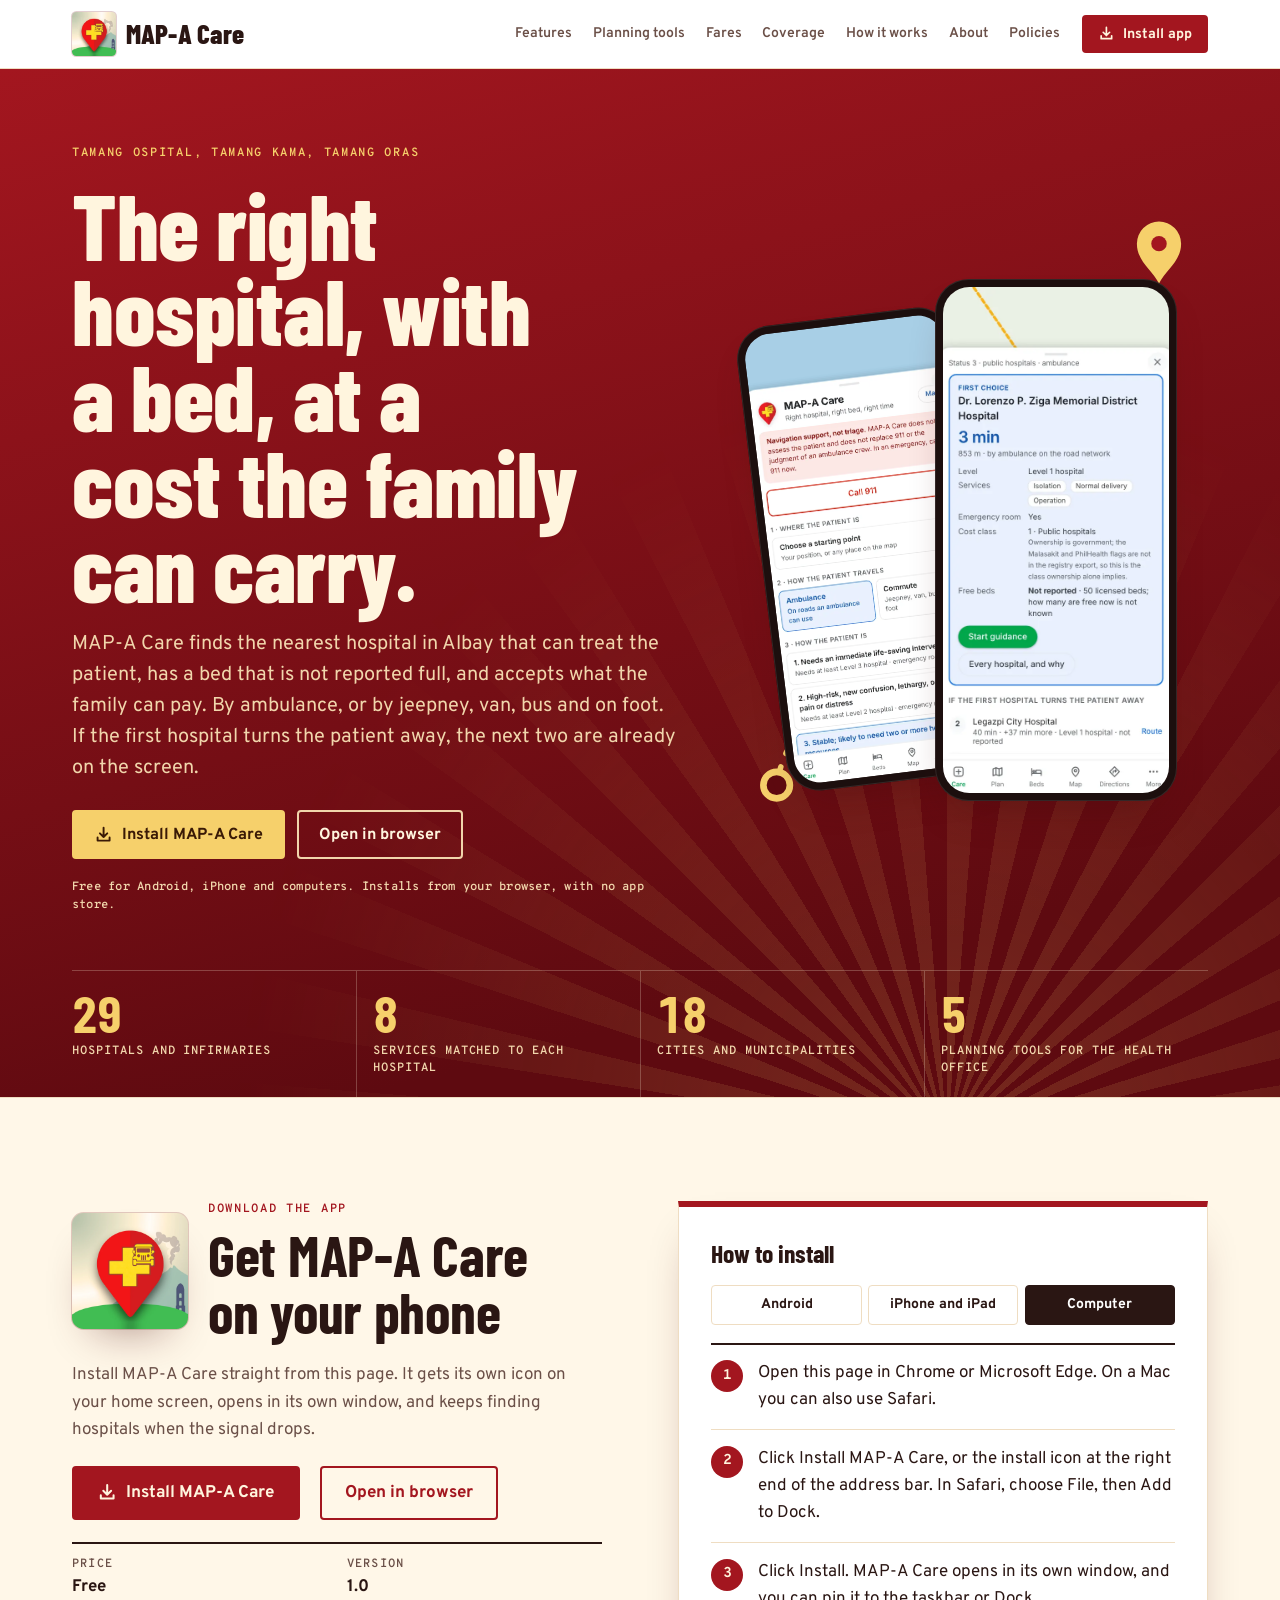
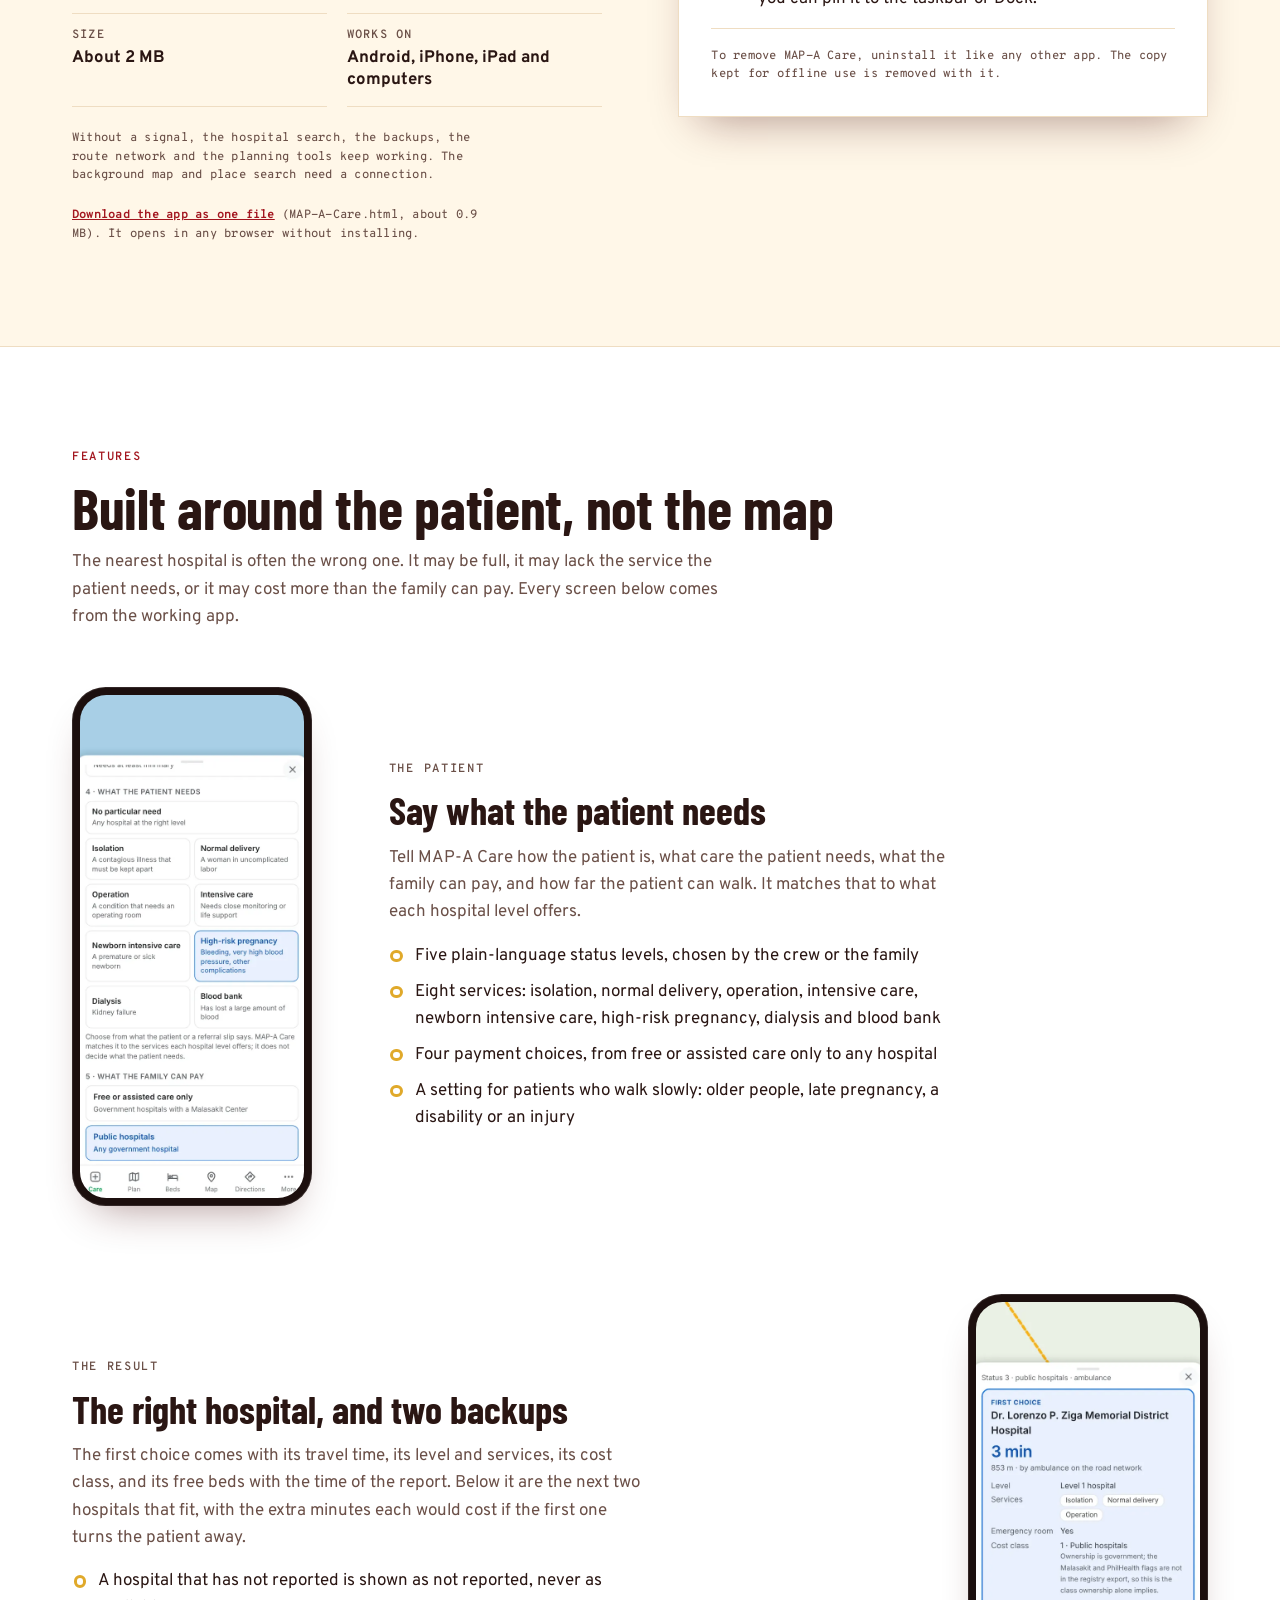
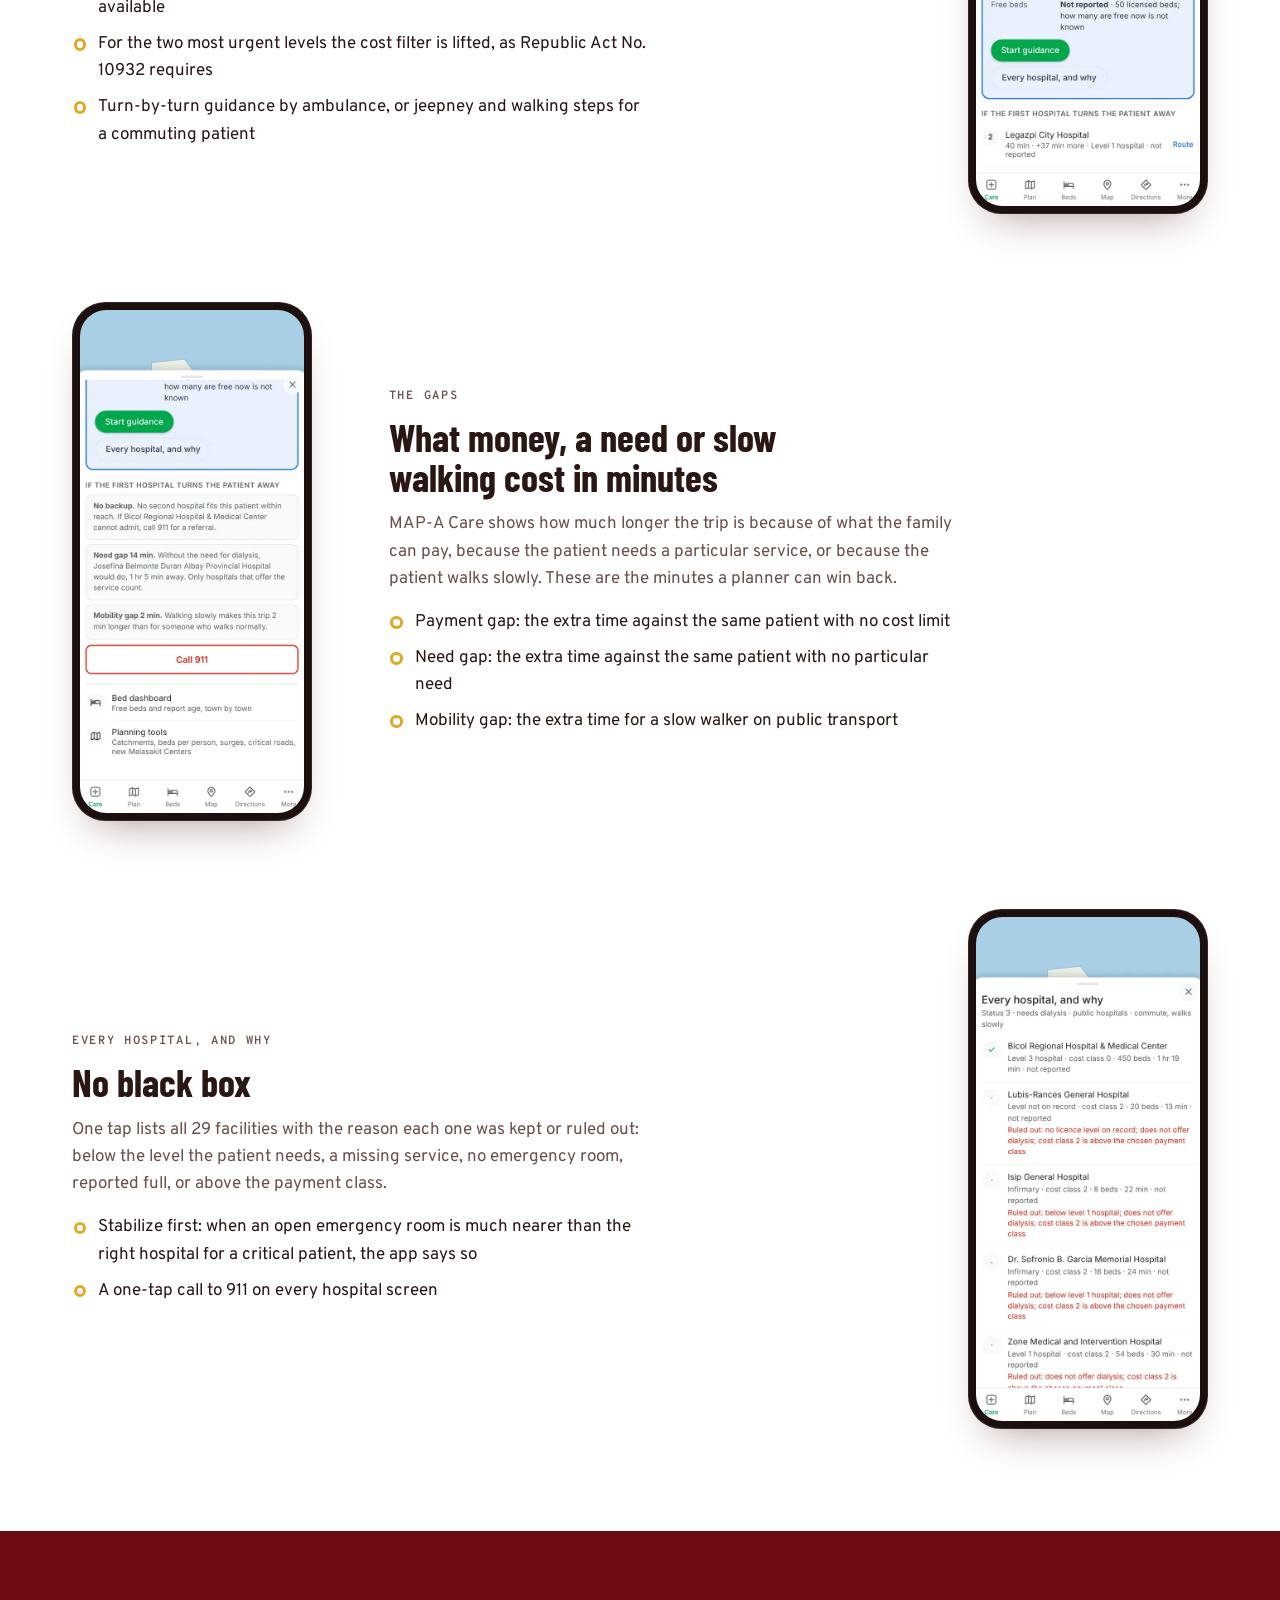
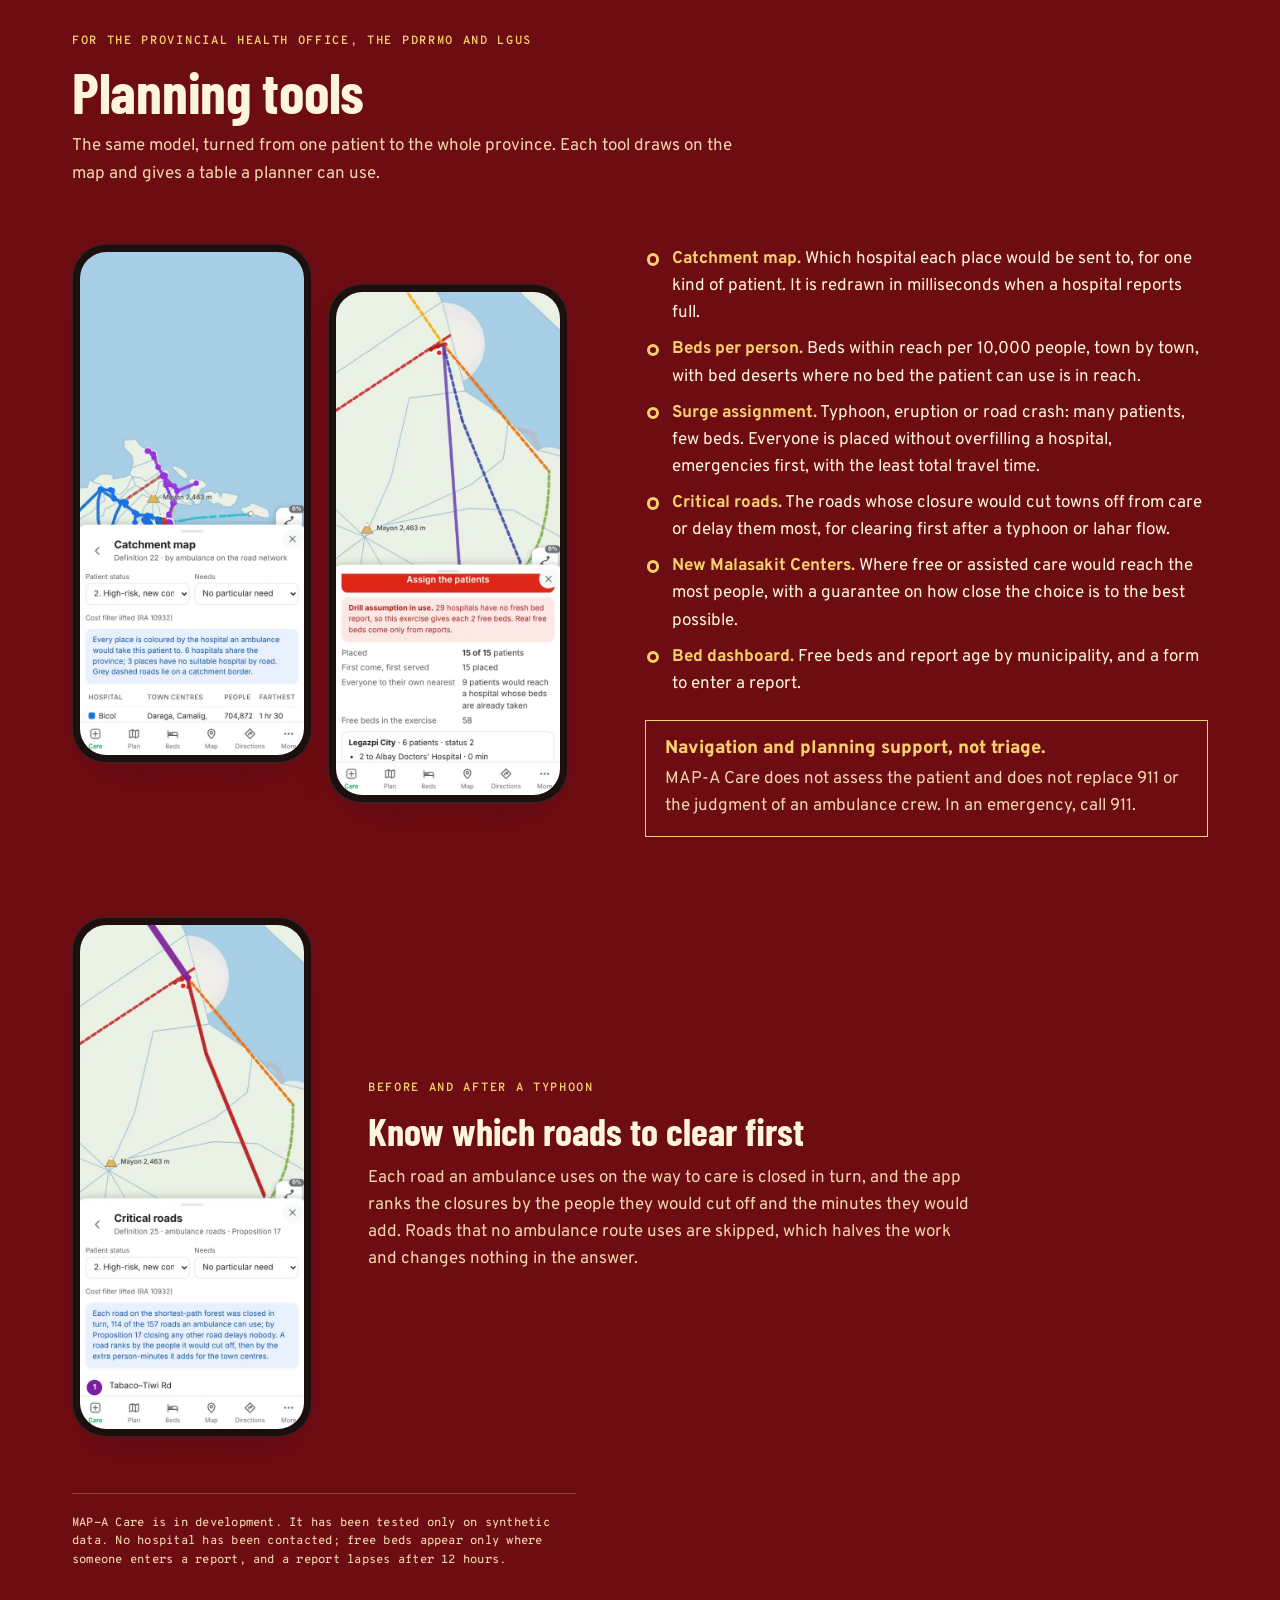
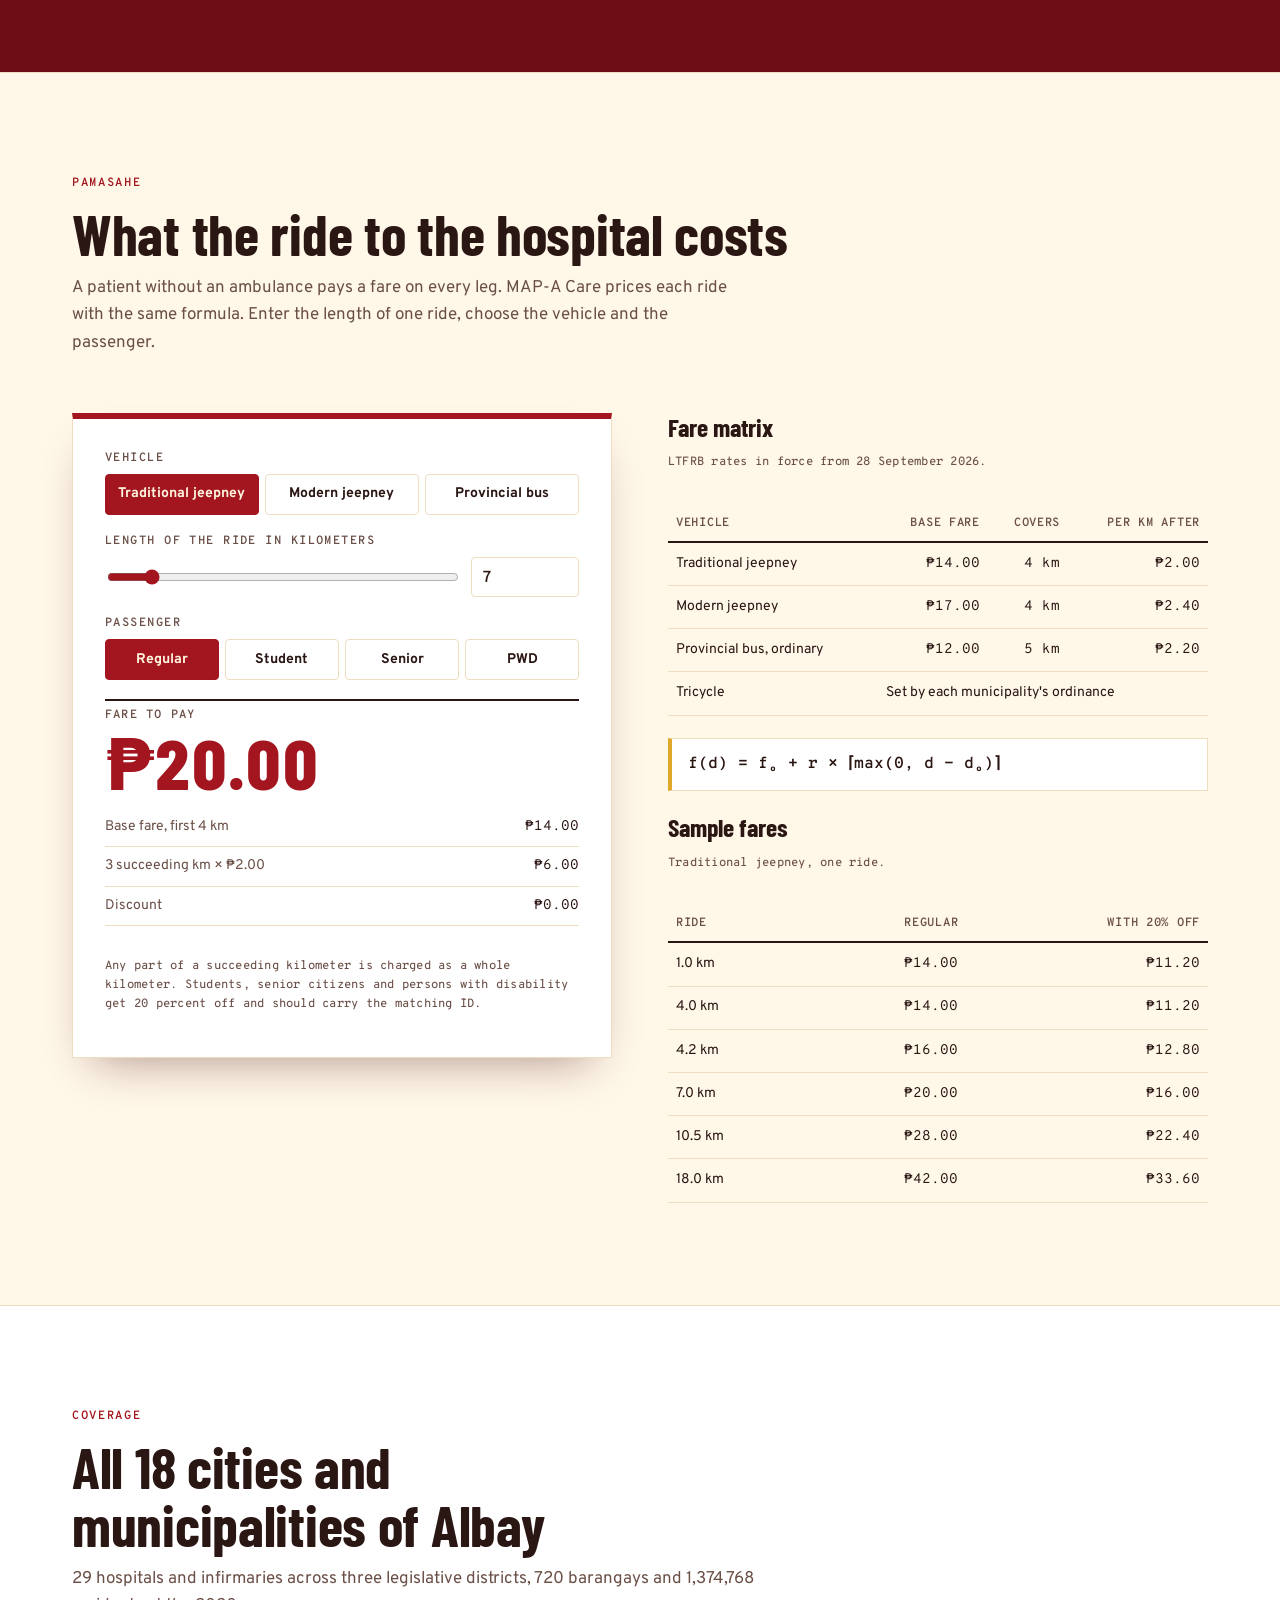
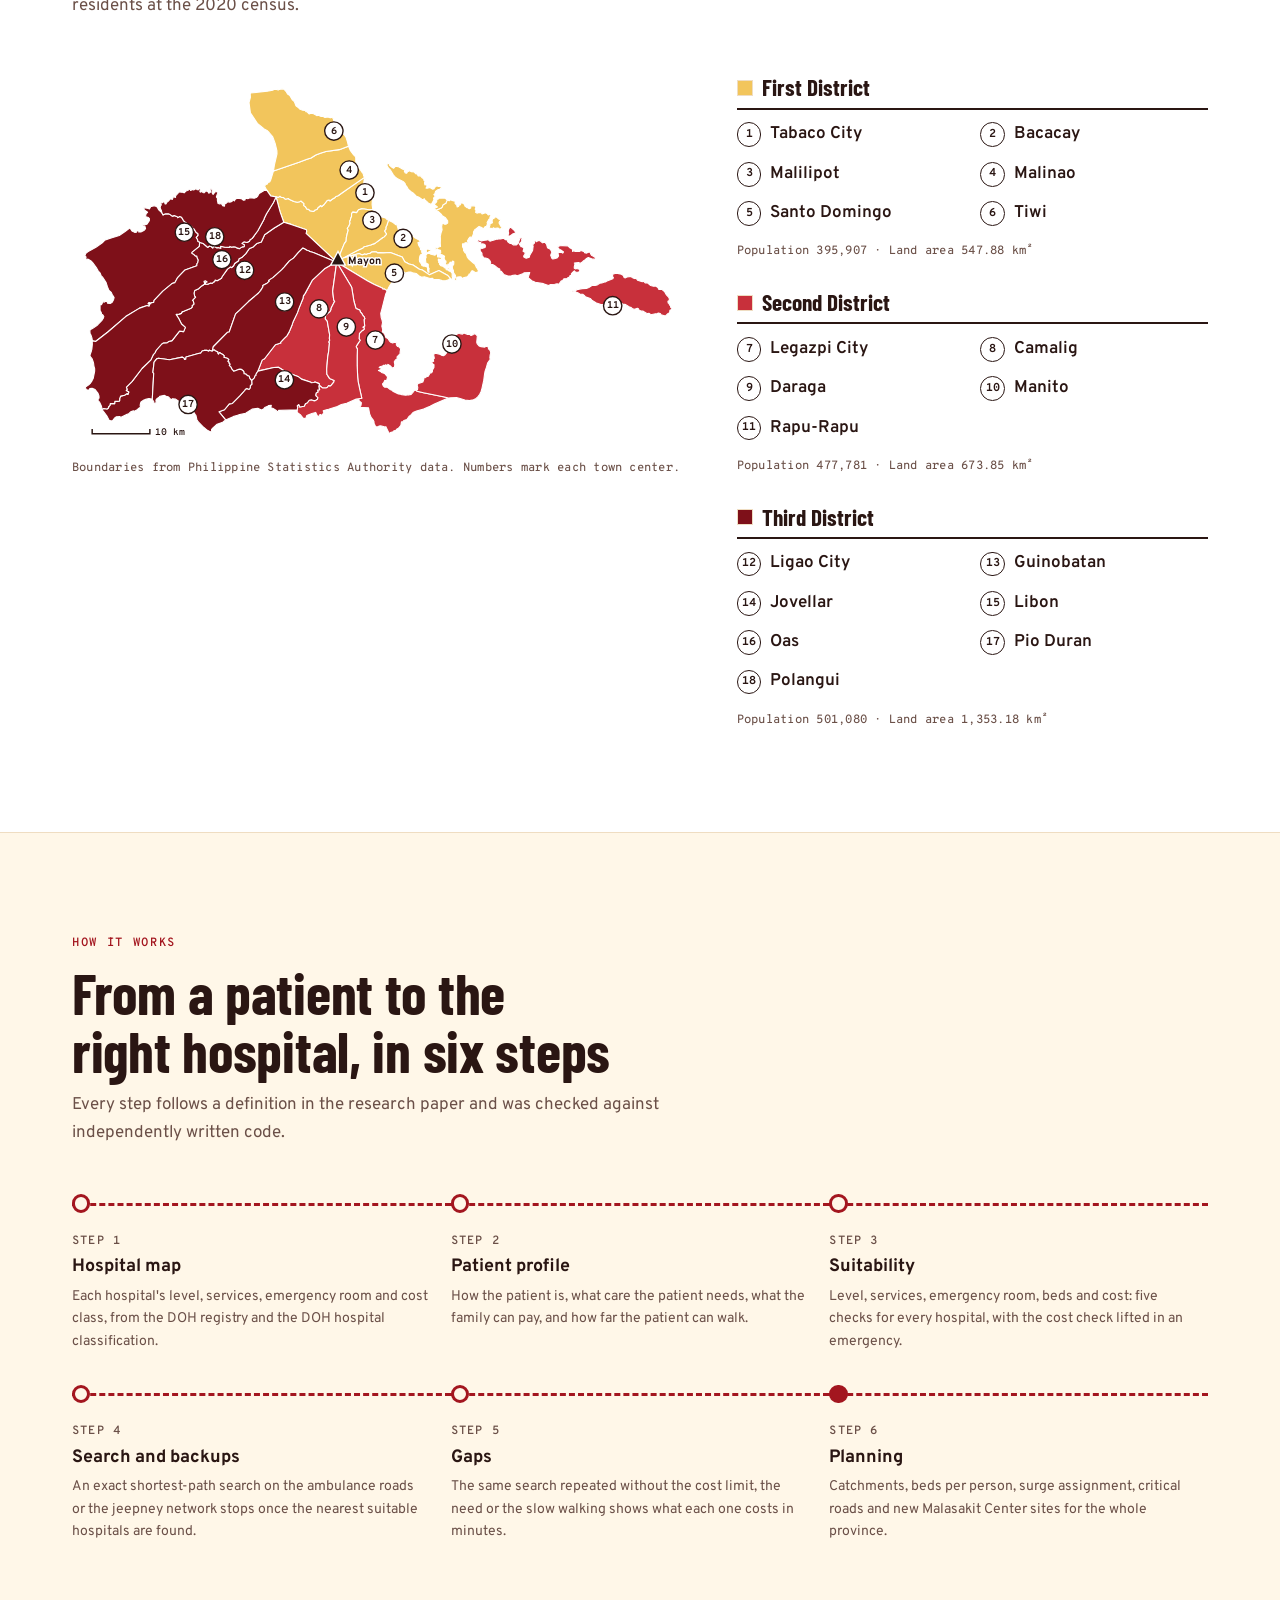
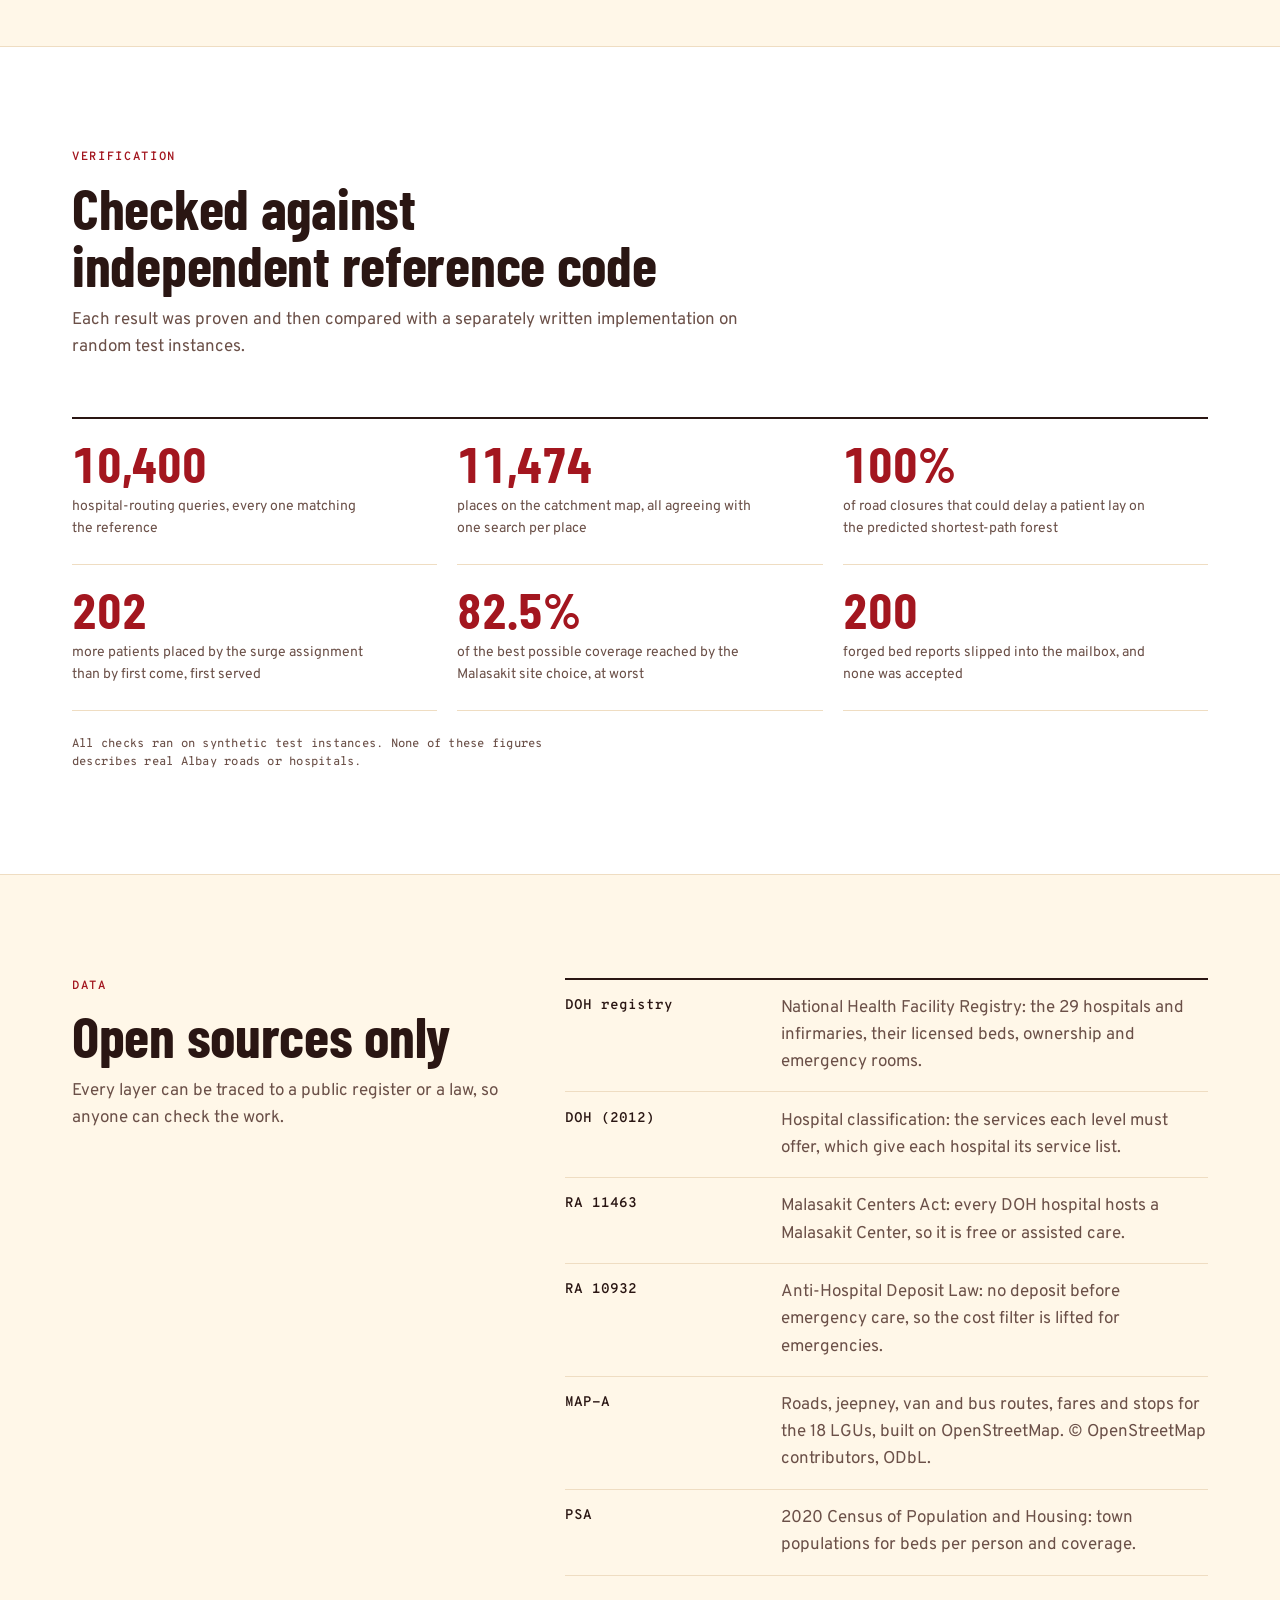
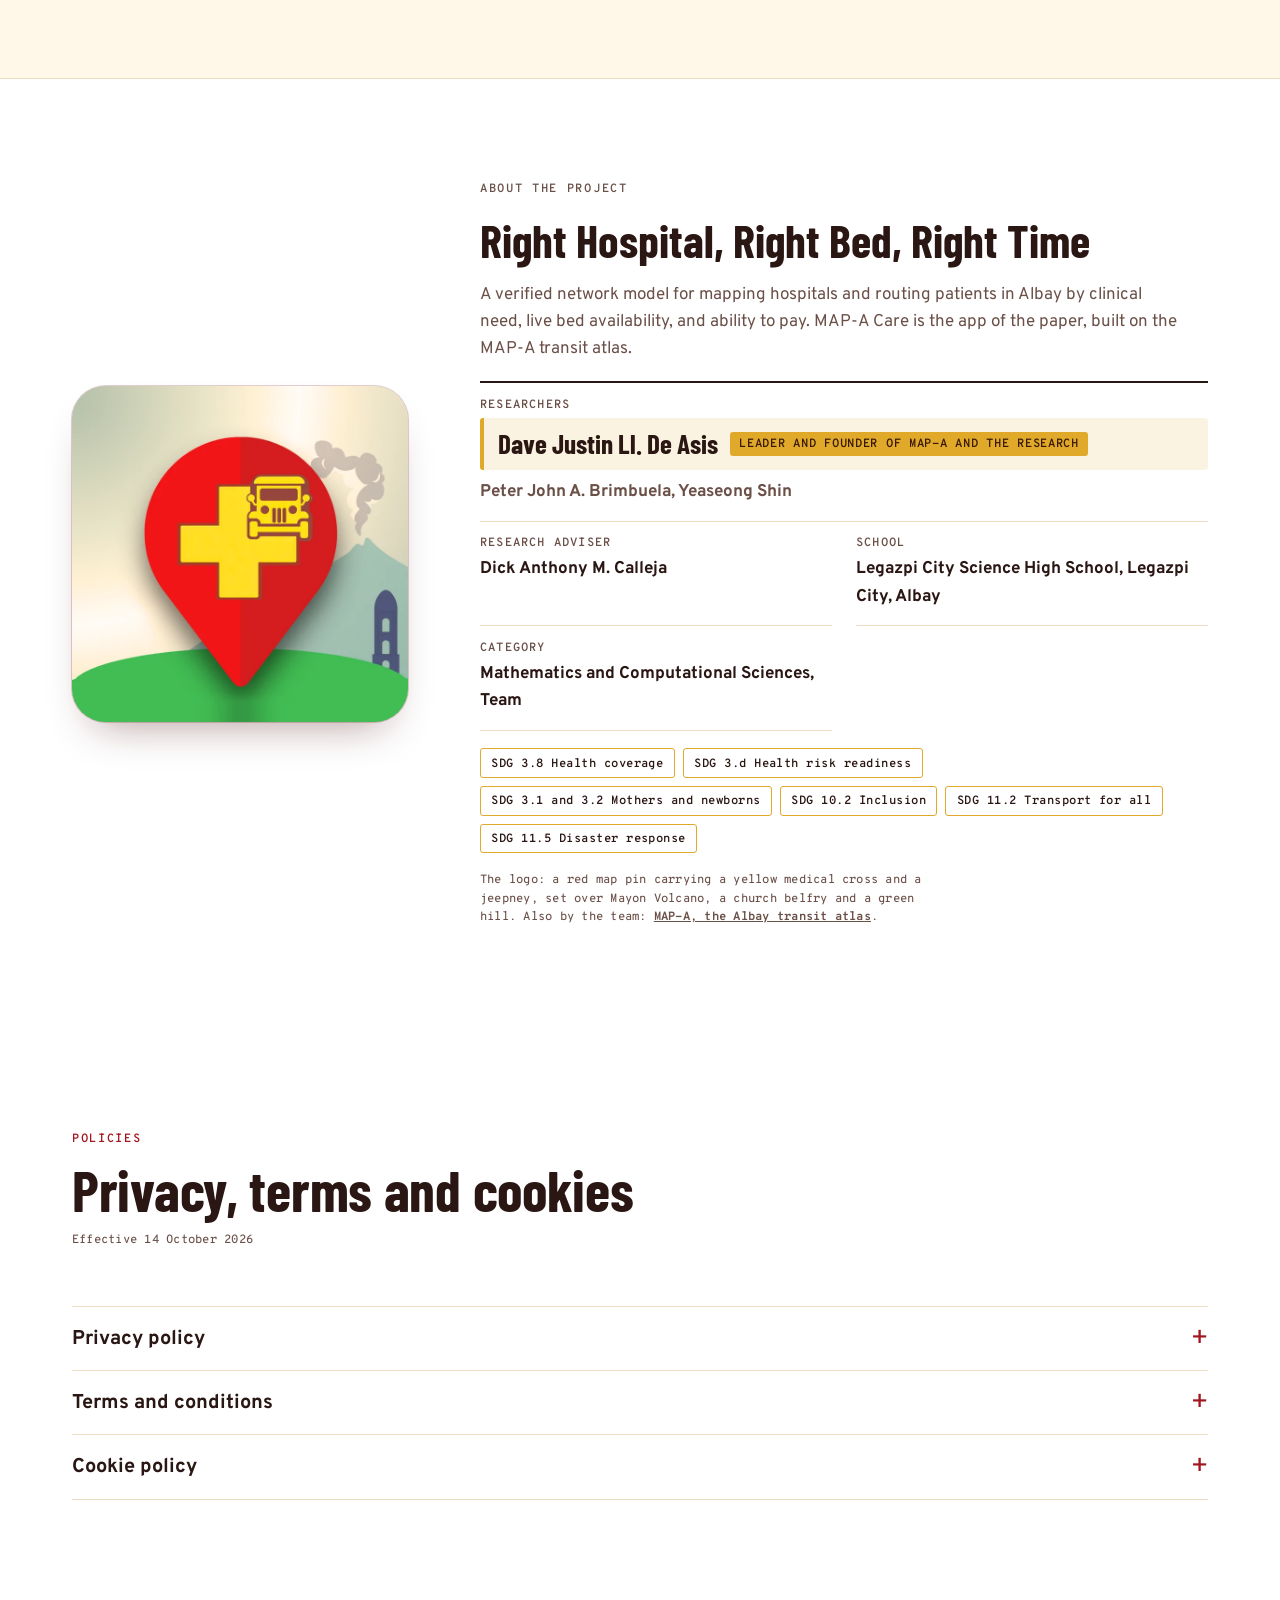
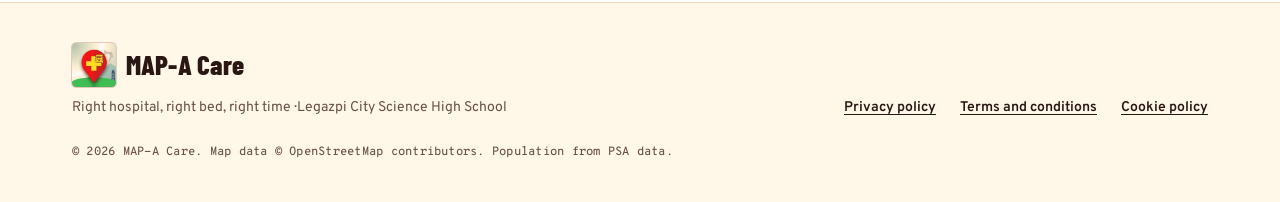
==== commit 5a369ff2: "Same format as MAP-A: website and app, MAP-A logo The website follows the MAP-A site: hero, install," ====
--- a/index.html
+++ b/index.html
@@ -17,9 +17,8 @@
 <style>:root{color-scheme:light;box-sizing:border-box;padding-top:env(safe-area-inset-top,0px);padding-bottom:env(safe-area-inset-bottom,0px)}html{scroll-padding-top:env(safe-area-inset-top,0px)}body{margin:0;padding:0;font:14px -apple-system,BlinkMacSystemFont,sans-serif;background:#fff;color:#000}img{max-width:100%}[hidden]:not([hidden=until-found i]){display:none!important}</style>
 </head>
 <body>
-<style id="care-site-css">
-
-/* Layout: the MAP-A landing page design. Crimson hero with two phones, an install band with the app icon, features as screen-and-copy rows, planning tools on deep red, the method drawn as a route with stops, then credits under the official logo and policies. */
+<style id="mapa-css">
+/* Layout: a red-and-gold app landing page. Crimson hero with the LegaSci sunburst and two phones, an install band with the MAP-A logo as the app icon, features as screen-and-copy rows, a fare calculator, hospital mode on deep red, a district map of Albay, the pipeline drawn as a route with stops, then credits under the MAP-A logo and policies. */
 :root{
   --paper:#FFFFFF;
   --paper-2:#FFF7E8;
@@ -95,7 +94,7 @@
 .hdr-in{display:flex;align-items:center;flex-wrap:wrap;gap:.4rem 1.4rem;min-height:4.25rem}
 .brand{display:inline-flex;align-items:center;gap:.6rem;color:var(--ink);text-decoration:none}
 .logo{display:block;flex:none;aspect-ratio:1/1;max-width:100%;border-radius:22%;background:var(--logo-bg) var(--logo) center/cover no-repeat;box-shadow:0 0 0 1px var(--logo-ring)}
-.logo-mk{width:2.75rem;border-radius:.6rem;background-image:var(--logo-sm)}
+.logo-mk{width:2.75rem;border-radius:10%;background-image:var(--logo-sm)}
 .wm{display:inline-flex;align-items:center;font:800 1.7rem/1 var(--f-display);letter-spacing:.01em;color:var(--ink)}
 .nav{margin-left:auto;display:flex;gap:1.3rem;font:600 var(--t-sm)/1 var(--f-body)}
 .nav a{color:var(--ink-2);text-decoration:none;padding-block:.6rem;white-space:nowrap}
@@ -177,7 +176,7 @@
 @media (min-width:900px){.install-grid{grid-template-columns:minmax(0,1fr) minmax(0,1fr);gap:clamp(3rem,6vw,5rem)}}
 .get{display:grid;gap:1.35rem;justify-items:start;min-width:0}
 .app-id{display:flex;flex-wrap:wrap;align-items:center;gap:1rem 1.25rem;min-width:0}
-.logo-app{width:clamp(5.5rem,4.6rem + 3.6vw,7.25rem);box-shadow:var(--shadow),0 0 0 1px var(--logo-ring)}
+.logo-app{width:clamp(5.5rem,4.6rem + 3.6vw,7.25rem);border-radius:10%;box-shadow:var(--shadow),0 0 0 1px var(--logo-ring)}
 .app-name{display:grid;gap:.5rem;flex:1 1 14rem;min-width:0}
 .app-name h2{margin:0;font:700 var(--t-h2)/1 var(--f-display);letter-spacing:-.005em}
 .get-lede{margin:0;max-width:54ch;color:var(--ink-2)}
@@ -282,11 +281,6 @@
 @media (max-width:819px){.beds .phone{width:min(15rem,70%)}}
 .beds-copy{display:grid;gap:.85rem;min-width:0;max-width:38rem}
 .beds-copy p{margin:0;color:var(--on-red-2)}
-.care-cta{margin-top:clamp(3.5rem,7vw,5rem);padding:clamp(1.4rem,3vw,2rem);border:1.5px solid var(--gold-lt);display:grid;gap:.9rem;max-width:62rem}
-.care-cta h3{margin:0;font:700 var(--t-h3)/1.05 var(--f-display)}
-.care-cta>p{margin:0;color:var(--on-red-2);max-width:62ch}
-.care-cta ul{margin:0;padding-left:1.15rem;color:var(--on-red-2);display:grid;gap:.3rem}
-.care-acts{display:flex;flex-wrap:wrap;gap:.75rem;margin-top:.3rem}
 .status{margin:clamp(2.5rem,5vw,3.5rem) 0 0;padding-top:1.25rem;border-top:1px solid var(--on-red-rule);max-width:72ch}
 
 /* Route with stops (agents and pipeline) */
@@ -359,7 +353,7 @@
 /* About */
 .about-grid{display:grid;gap:2.25rem;align-items:center}
 @media (min-width:880px){.about-grid{grid-template-columns:minmax(0,21rem) minmax(0,1fr);gap:4.5rem}}
-.logo-seal{width:min(100%,21rem);justify-self:center;border-radius:1.75rem;box-shadow:var(--shadow),0 0 0 1px var(--logo-ring)}
+.logo-seal{width:min(100%,21rem);justify-self:center;border-radius:10%;box-shadow:var(--shadow),0 0 0 1px var(--logo-ring)}
 .about-copy{display:grid;gap:1.1rem;min-width:0}
 .about-copy h2{margin:0;font:700 clamp(1.9rem,1.4rem + 1.9vw,2.9rem)/1.05 var(--f-display)}
 .about-copy>p{margin:0;color:var(--ink-2);max-width:64ch}
@@ -368,6 +362,12 @@
 .people>div{padding:.9rem 0;border-bottom:1px solid var(--rule);min-width:0}
 .people dt{font:600 var(--t-xs)/1.3 var(--f-mono);letter-spacing:.1em;text-transform:uppercase;color:var(--ink-2)}
 .people dd{margin:.3rem 0 0;font-weight:700}
+.people>.people-lead{grid-column:1 / -1}
+.people-lead dd{display:grid;gap:.55rem}
+.lead{display:flex;flex-wrap:wrap;align-items:center;gap:.4rem .75rem;padding:.7rem .9rem;border-left:4px solid var(--gold);border-radius:3px;background:color-mix(in srgb,var(--gold) 14%,transparent)}
+.lead-name{font:700 clamp(1.35rem,1.15rem + .8vw,1.7rem)/1.1 var(--f-display);color:var(--ink)}
+.lead-role{padding:.32rem .55rem .26rem;border-radius:3px;background:var(--gold);color:var(--on-gold);font:600 var(--t-xs)/1.2 var(--f-mono);letter-spacing:.06em;text-transform:uppercase}
+.people-lead .co{color:var(--ink-2)}
 .sdg{display:flex;flex-wrap:wrap;gap:.5rem;margin:0;padding:0;list-style:none}
 .sdg li{padding:.45rem .65rem .38rem;border:1.5px solid var(--gold);border-radius:3px;font:600 var(--t-xs)/1.2 var(--f-mono);letter-spacing:.04em}
 
@@ -394,9 +394,8 @@
 
 @media (prefers-reduced-motion: reduce){.hr-path{animation:none}.btn{transition:none}}
 
-/* Official logo of the Landmark-Anchored Research Initiative, embedded so the page also works offline */
-:root{--logo:url("icons/icon-512.png");--logo-sm:url("icons/icon-192.png")}
-.logo-seal{background-image:url("assets/official-logo.webp")}
+/* The MAP-A logo, embedded so the page also works offline */
+:root{--logo:url("[data-uri]");--logo-sm:url("[data-uri]")}
 .hosp-copy .ticks b{color:var(--gold-lt)}
 .about-copy .fine a{color:inherit;font-weight:700}
 </style>
@@ -411,8 +410,9 @@
     <nav class="nav" aria-label="Sections">
       <a href="#features">Features</a>
       <a href="#planning">Planning tools</a>
+      <a href="#fares">Fares</a>
+      <a href="#coverage">Coverage</a>
       <a href="#how">How it works</a>
-      <a href="#verified">Verification</a>
       <a href="#about">About</a>
       <a href="#legal">Policies</a>
     </nav>
@@ -441,8 +441,8 @@
           <path class="hr-pin" d="M372 42C366 30 352 22 352 6A20 20 0 1 1 392 6C392 22 378 30 372 42Z"/>
           <circle class="hr-pin-dot" cx="372" cy="6" r="7"/>
         </svg>
-        <figure class="phone phone-back"><img src="assets/screens/home.webp" alt="MAP-A Care home screen: a Call 911 button, where the patient is, how the patient travels, and how the patient is." decoding="async"></figure>
-        <figure class="phone phone-front"><img src="assets/screens/result.webp" alt="A result: the first-choice hospital with travel time, level, services, cost class and bed status, and two backup hospitals with the extra minutes each costs." decoding="async"></figure>
+        <figure class="phone phone-back"><img src="[data-uri]" alt="MAP-A Care home screen: a Call 911 button, where the patient is, how the patient travels, and how the patient is." decoding="async"></figure>
+        <figure class="phone phone-front"><img src="[data-uri]" alt="A result: the first-choice hospital with travel time, level, services, cost class and bed status, and two backup hospitals with the extra minutes each costs." decoding="async"></figure>
       </div>
     </div>
     <dl class="hero-facts">
@@ -515,7 +515,7 @@
     </header>
     <div class="feat-list">
       <article class="feat-row">
-        <figure class="phone"><img src="assets/screens/needs.webp" alt="The patient profile: how the patient is, on a five-level scale, and what the patient needs, from eight services such as dialysis, intensive care and high-risk pregnancy." decoding="async"></figure>
+        <figure class="phone"><img src="[data-uri]" alt="The patient profile: how the patient is, on a five-level scale, and what the patient needs, from eight services such as dialysis, intensive care and high-risk pregnancy." decoding="async"></figure>
         <div class="feat-copy">
           <p class="eyebrow">The patient</p>
           <h3>Say what the patient needs</h3>
@@ -529,7 +529,7 @@
         </div>
       </article>
       <article class="feat-row flip">
-        <figure class="phone"><img src="assets/screens/result.webp" alt="The first-choice hospital with travel time, distance, level, services, emergency room, cost class and bed status, then two backup hospitals." decoding="async"></figure>
+        <figure class="phone"><img src="[data-uri]" alt="The first-choice hospital with travel time, distance, level, services, emergency room, cost class and bed status, then two backup hospitals." decoding="async"></figure>
         <div class="feat-copy">
           <p class="eyebrow">The result</p>
           <h3>The right hospital, and two backups</h3>
@@ -542,7 +542,7 @@
         </div>
       </article>
       <article class="feat-row">
-        <figure class="phone"><img src="assets/screens/gaps.webp" alt="Gap notes under a result: the payment gap, the need gap and the mobility gap, each in minutes." decoding="async"></figure>
+        <figure class="phone"><img src="[data-uri]